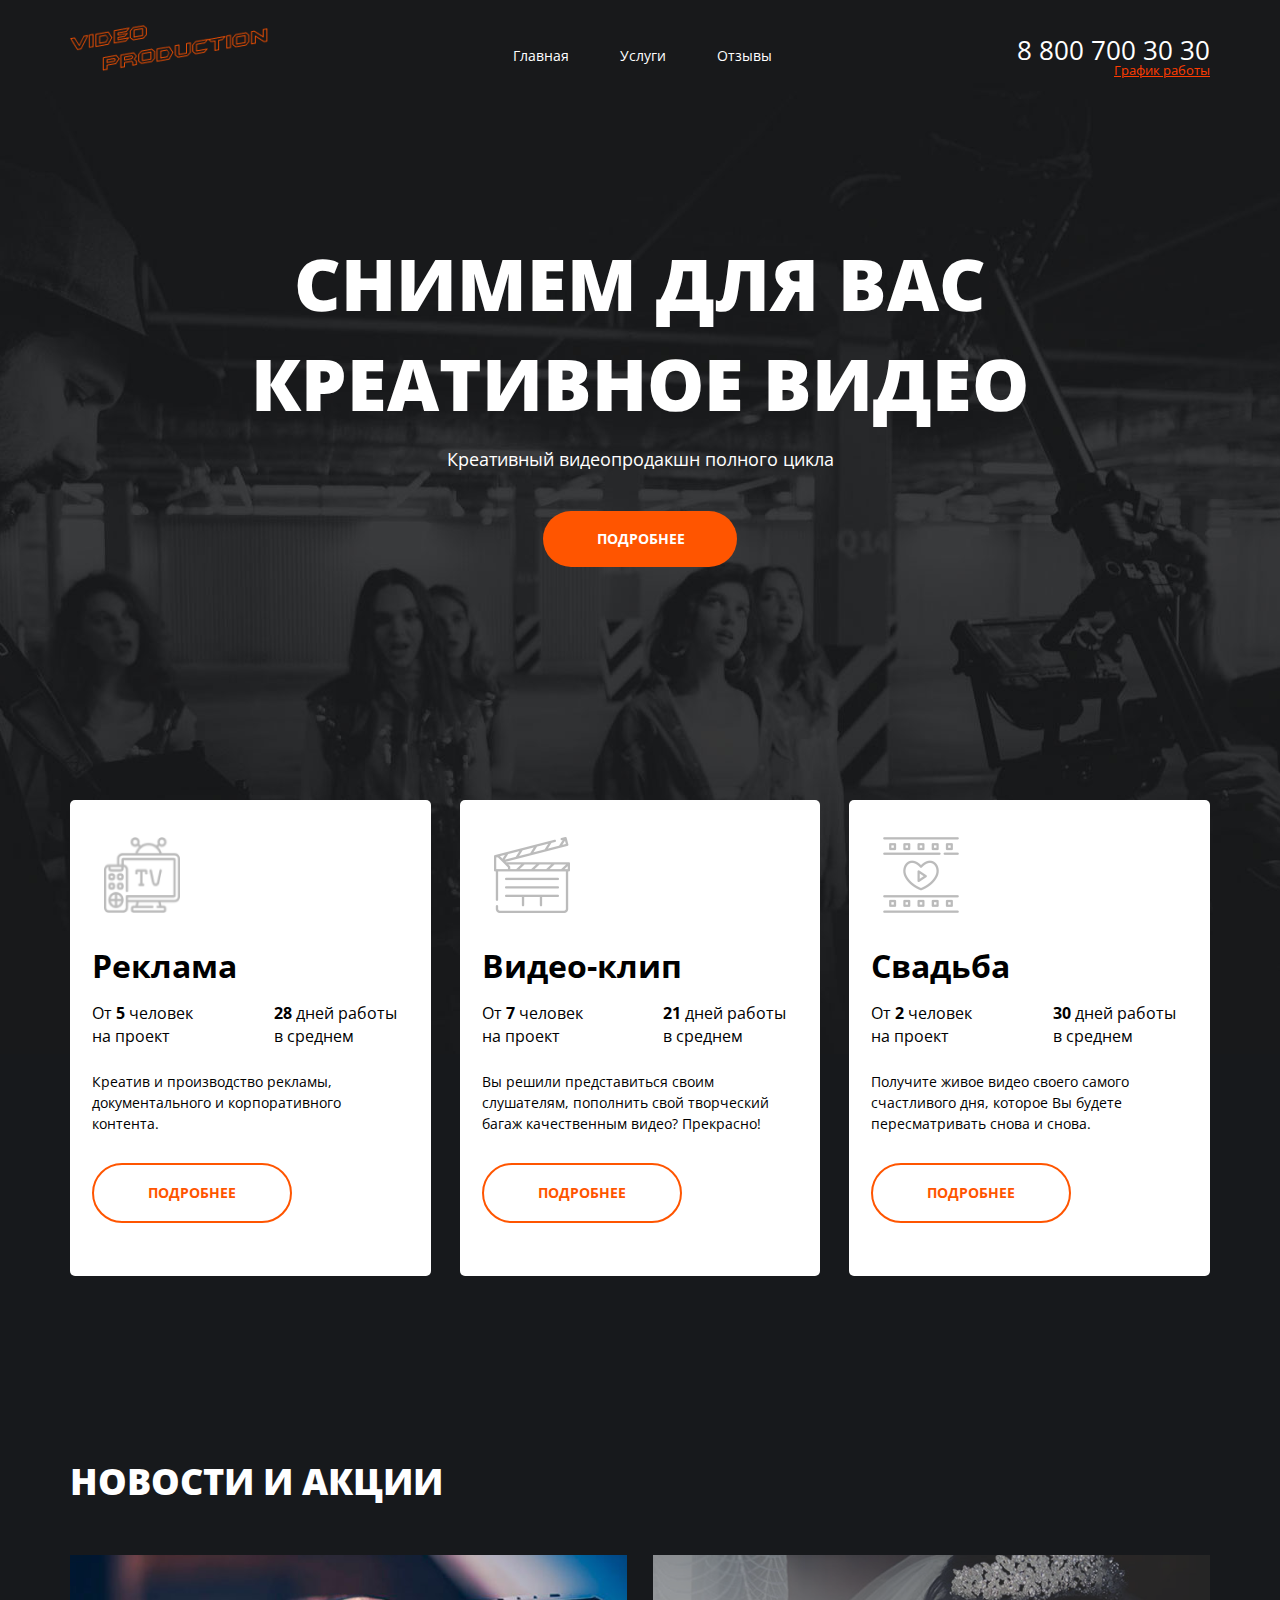
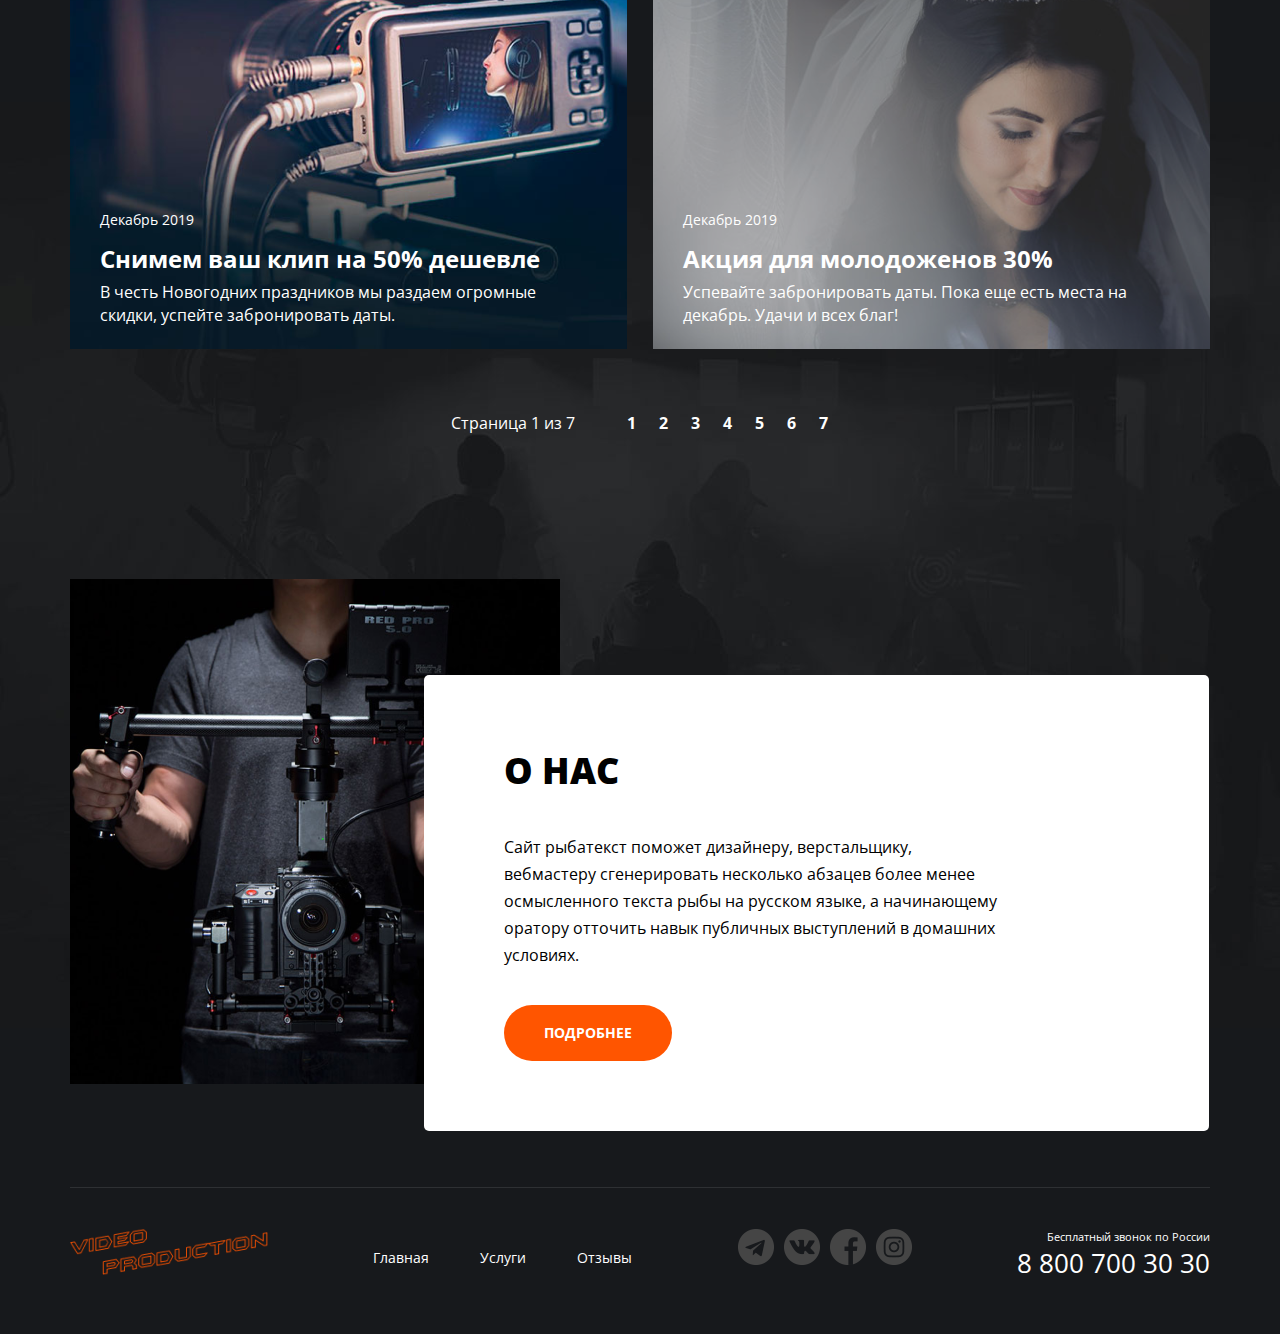
==== index.html @ 768f4895 "change services css" ====
<!DOCTYPE html>
<html lang="ru">

<head>
  <meta charset="UTF-8">
  <meta http-equiv="X-UA-Compatible" content="IE=edge">
  <meta name="viewport" content="width=1140, initial-scale=1.0">
  <title>Video-production</title>
  <link rel="stylesheet" href="./css/main.css">
</head>

<body>
  <div class="wrapper main-page-wrapper">
    <div class="container">
      <div class="container__content">

        <header class="header">
          <a href="" class="logo logo--header">
            <img src="./img/logo.png" alt="" class="logo__img">
          </a>
          <nav class="nav nav--header">
            <ul class="nav__list">
              <li class="nav__item nav__item--active">
                <a href="" class="nav__link">Главная</a>
              </li>
              <li class="nav__item">
                <a href="./serviсes.html" class="nav__link">Услуги</a>
              </li>
              <li class="nav__item">
                <a href="" class="nav__link">Отзывы</a>
              </li>
            </ul>
          </nav>
          <address class="contacts contacts--header">
            <a href="tel:+78007003030" class="contacts__phone">8 800 700 30 30</a>
            <div class="contacts__schedule">График работы</div>
            <!-- <div class="contacts__dropdown">
                <p>пн-вс: 09:00 - 20:00</p>
                <p>Обед: 14:00-14:30</p>
              </div>                       будет добавлена позже -->
          </address>
        </header>

        <main class="main">
          <section class="hello">
            <div class="hello__header">
              <h1>снимем для вас креативное видео</h1>
            </div>
            <div class="hello__content">
              <p>Креативный видеопродакшн полного цикла</p>
            </div>
            <a href="#" class="hello__btn btn">подробнее</a>
          </section>
          <section class="services">
            <ul class="services__list">
              <li class="services__item">
                <img src="./img/content/tv.png" alt="" class="services__pic">
                <div class="services__cont">
                  <div class="services__header">
                    <h3>Реклама</h3>
                  </div>
                  <ul class="services__options-list">
                    <li class="services__option">От <b>5</b> человек
                      на проект</li>
                    <li class="services__option"><b>28</b> дней работы
                      в среднем</li>
                  </ul>
                  <div class="services__text">
                    <p>Креатив и производство рекламы, документального и корпоративного контента.</p>
                  </div>
                  <div class="services__btn-block"><a href="#" class="services__btn btn">подробнее</a></div>
                </div>
              </li>
              <li class="services__item">
                <img src="./img/content/clapper.png" alt="" class="services__pic">
                <div class="services__cont">
                  <div class="services__header">
                    <h3>Видео-клип</h3>
                  </div>
                  <ul class="services__options-list">
                    <li class="services__option">От <b>7</b> человек
                      на проект</li>
                    <li class="services__option"><b>21</b> дней работы
                      в среднем</li>
                  </ul>
                  <div class="services__text">
                    <p>
                      Вы решили представиться своим слушателям, пополнить свой творческий багаж
                      качественным видео? Прекрасно!
                    </p>
                  </div>
                  <div class="services__btn-block"><a href="#" class="services__btn btn">подробнее</a></div>
                </div>
              </li>
              <li class="services__item">
                <img src="./img/content/film.png" alt="" class="services__pic">
                <div class="services__cont">
                  <div class="services__header">
                    <h3>Свадьба</h3>
                  </div>
                  <ul class="services__options-list">
                    <li class="services__option">От <b>2</b> человек
                      на проект</li>
                    <li class="services__option"><b>30</b> дней работы
                      в среднем</li>
                  </ul>
                  <div class="services__text">
                    <p>
                      Получите живое видео своего самого счастливого дня, которое Вы будете
                      пересматривать снова и снова.
                    </p>
                  </div>
                  <div class="services__btn-block"><a href="#" class="services__btn btn">подробнее</a></div>
                </div>
              </li>
            </ul>
          </section>
          <section class="news">
            <div class="news__header">
              <h2>Новости и акции</h2>
            </div>
            <ul class="news__list">
              <li class="news__item">
                <a href="#" class="news__link news__link--camera">
                  <div class="news__content">
                    <time>Декабрь 2019</time>
                    <h3>Снимем ваш клип на 50% дешевле</h3>
                    <p>В честь Новогодних праздников мы раздаем огромные скидки, успейте
                      забронировать
                      даты. </p>
                  </div>
                </a>
              </li>
              <li class="news__item">
                <a href="#" class="news__link news__link--wedding">
                  <div class="news__content">
                    <time>Декабрь 2019</time>
                    <h3>Акция для молодоженов 30%</h3>
                    <p>Успевайте забронировать даты. Пока еще есть места на декабрь. Удачи и всех
                      благ!
                    </p>
                  </div>
                </a>
              </li>
            </ul>
            <div class="pagination">
              <div class="pagination__page">Страница 1 из 7</div>
              <ul class="pagination__list">
                <li class="pagination__item pagination__item_active">
                  <a href="" class="pagination__link">1</a>
                </li>
                <li class="pagination__item">
                  <a href="" class="pagination__link">2</a>
                </li>
                <li class="pagination__item">
                  <a href="" class="pagination__link">3</a>
                </li>
                <li class="pagination__item">
                  <a href="" class="pagination__link">4</a>
                </li>
                <li class="pagination__item">
                  <a href="" class="pagination__link">5</a>
                </li>
                <li class="pagination__item">
                  <a href="" class="pagination__link">6</a>
                </li>
                <li class="pagination__item">
                  <a href="" class="pagination__link">7</a>
                </li>
              </ul>
            </div>
          </section>
          <section class="about">
            <div class="about__main">
              <div class="about__desc">
                <h2>о нас</h2>
                <div class="about__text">
                  <p>Сайт рыбатекст поможет дизайнеру, верстальщику, вебмастеру сгенерировать несколько
                    абзацев более менее осмысленного текста рыбы на русском языке, а начинающему оратору отточить навык
                    публичных выступлений в домашних условиях. </p>
                </div>
                <a href="#" class="about__btn btn">подробнее</a>
              </div>
            </div>
          </section>
        </main>
      </div>

      <div class="footer__container">
        <footer class="footer">
          <a href="" class="logo logo--footer">
            <img src="./img/logo.png" alt="" class="logo__img">
          </a>
          <nav class="nav nav--footer">
            <ul class="nav__list">
              <li class="nav__item">
                <a href="" class="nav__link">Главная</a>
              </li>
              <li class="nav__item">
                <a href="./serviсes.html" class="nav__link">Услуги</a>
              </li>
              <li class="nav__item">
                <a href="" class="nav__link">Отзывы</a>
              </li>
            </ul>
          </nav>
          <div class="social">
            <ul class="social__list">
              <li class="social__item social__item--icon-telegram">
                <a href="" class="social__icon">
                </a>
              </li>
              <li class="social__item social__item--icon-vk">
                <a href="" class="social__icon">
                </a>
              </li>
              <li class="social__item social__item--icon-fb">
                <a href="" class="social__icon">
                </a>
              </li>
              <li class="social__item social__item--icon-insta">
                <a href="" class="social__icon">
                </a>
              </li>
            </ul>
          </div>
          <address class="contacts contacts-footer">
            <div class="contacts__ring">Бесплатный звонок по России</div>
            <a href="tel:+78007003030" class="contacts__phone">8 800 700 30 30</a>
          </address>
        </footer>
      </div>
    </div>
  </div>
</body>

</html>
---- css/main.css ----
@import url('https://fonts.googleapis.com/css2?family=Open+Sans:wght@400;700;800&display=swap');

@import url(./layout/normalize.css);
@import url(./layout/base.css);

@import url(./blocks/header.css);
@import url(./blocks/logo.css);
@import url(./blocks/nav.css);
@import url(./blocks/contacts.css);
@import url(./blocks/hello.css);
@import url(./blocks/btn.css);
@import url(./blocks/services.css);
@import url(./blocks/news.css);
@import url(./blocks/pagination.css);
@import url(./blocks/about.css);
@import url(./blocks/footer.css);
@import url(./blocks/social.css);

@import url(./blocks/services-hello.css);
@import url(./blocks/services-content.css);
@import url(./blocks/partners.css);
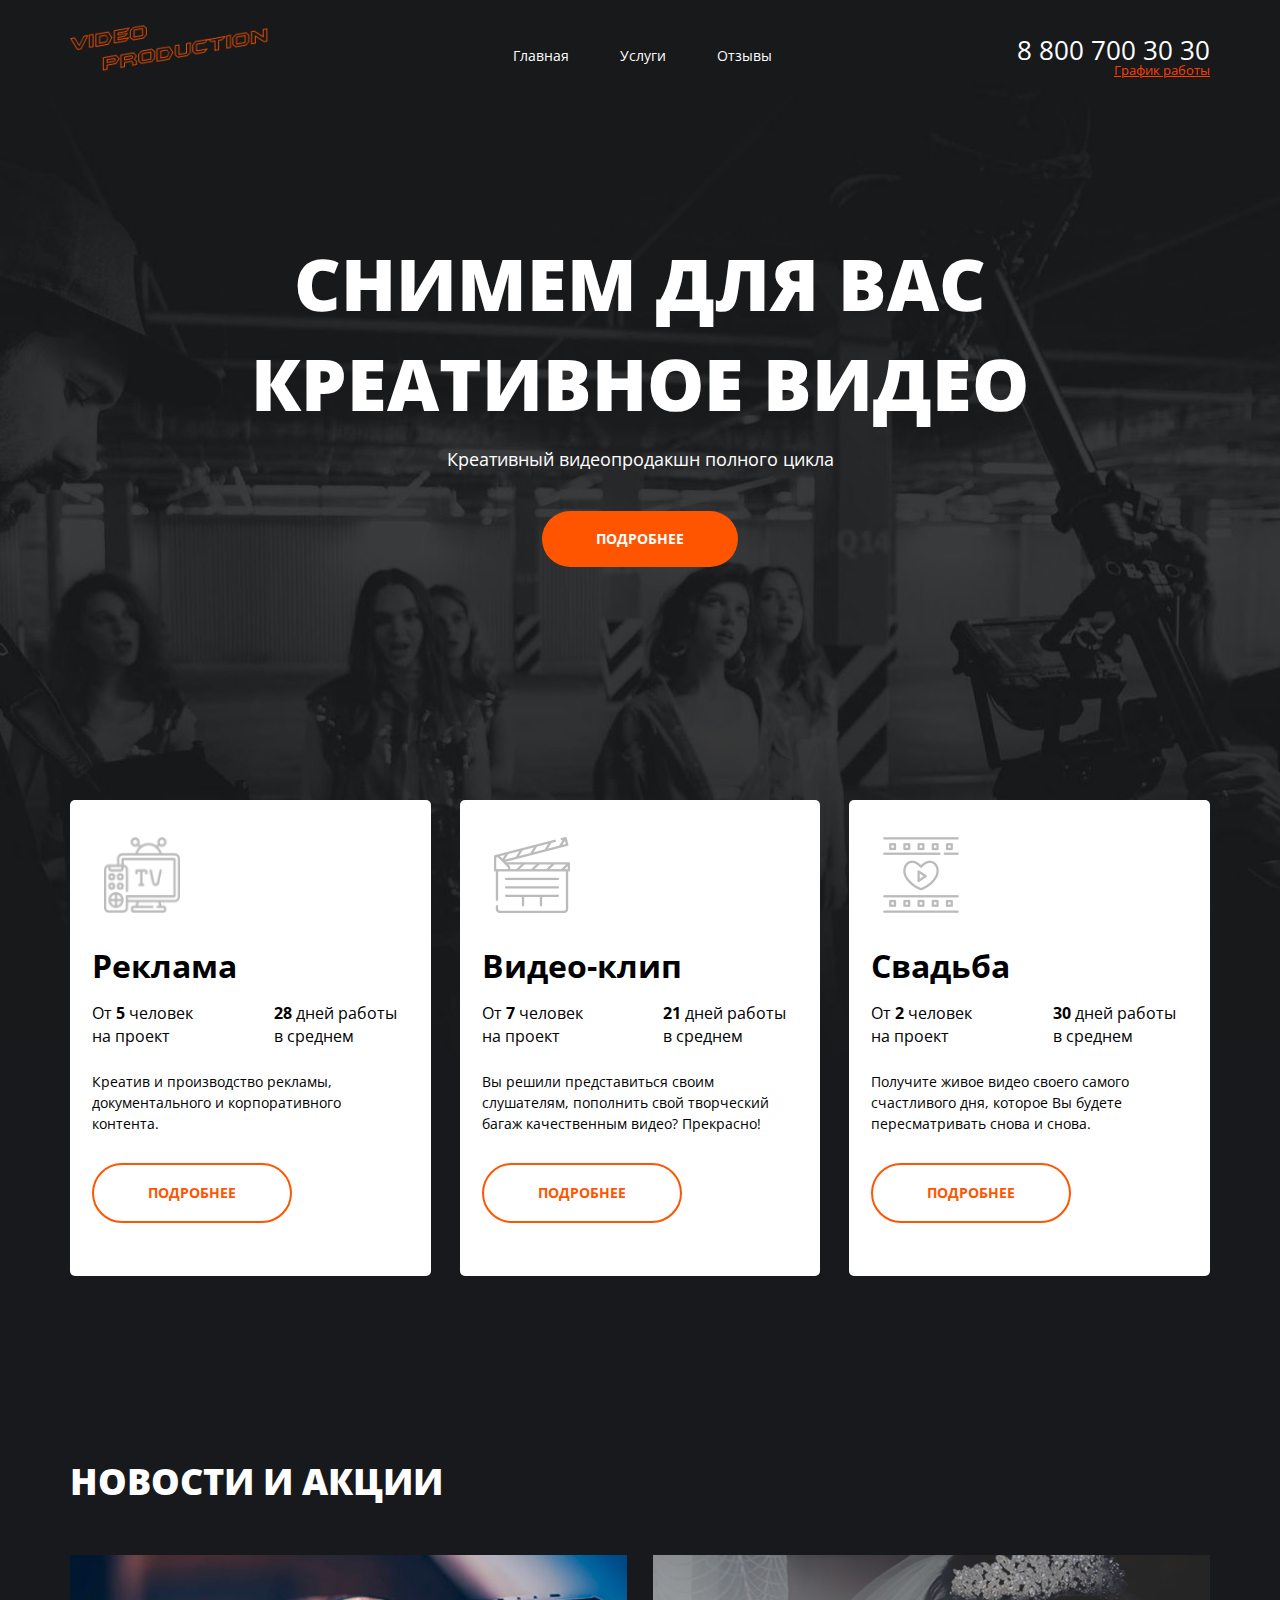
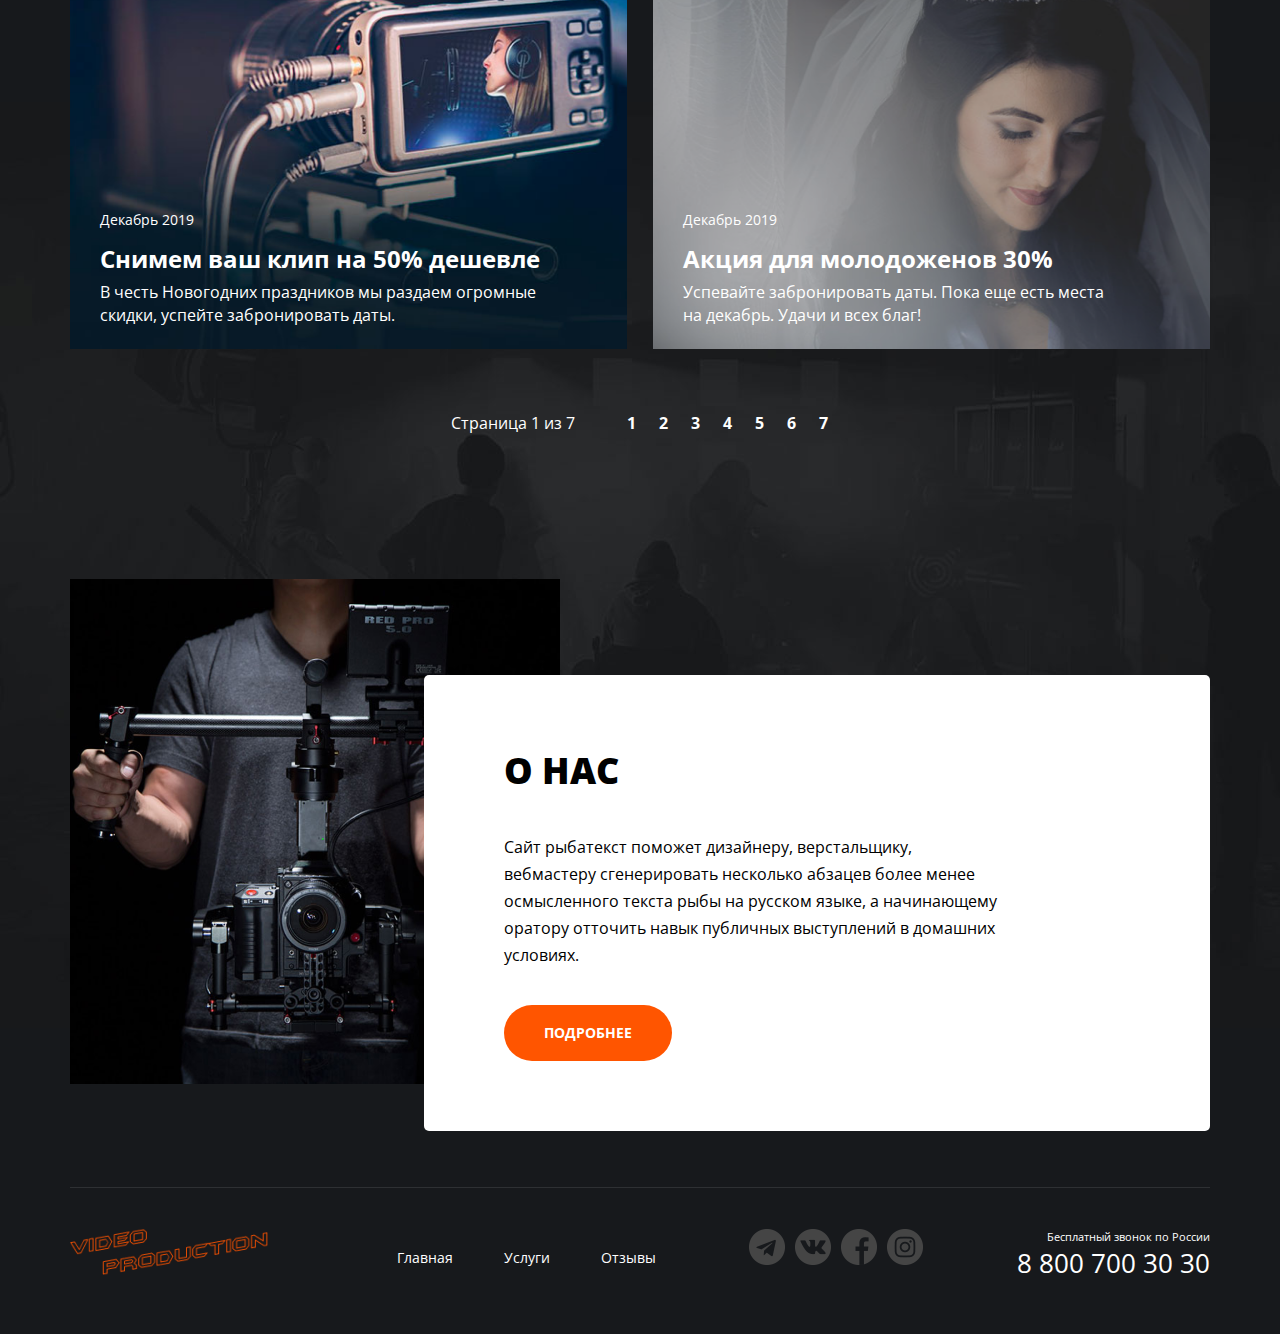
==== commit 5643e01c: "polish css" ====
--- a/index.html
+++ b/index.html
@@ -120,9 +120,9 @@
               <h2>Новости и акции</h2>
             </div>
             <ul class="news__list">
-              <li class="news__item">
-                <a href="#" class="news__link news__link--camera">
-                  <div class="news__content">
+              <li class="news__item single-news">
+                <a href="#" class="single-news__link single-news__link--camera">
+                  <div class="single-news__content">
                     <time>Декабрь 2019</time>
                     <h3>Снимем ваш клип на 50% дешевле</h3>
                     <p>В честь Новогодних праздников мы раздаем огромные скидки, успейте
@@ -131,9 +131,9 @@
                   </div>
                 </a>
               </li>
-              <li class="news__item">
-                <a href="#" class="news__link news__link--wedding">
-                  <div class="news__content">
+              <li class="news__item single-news">
+                <a href="#" class="single-news__link single-news__link--wedding">
+                  <div class="single-news__content">
                     <time>Декабрь 2019</time>
                     <h3>Акция для молодоженов 30%</h3>
                     <p>Успевайте забронировать даты. Пока еще есть места на декабрь. Удачи и всех
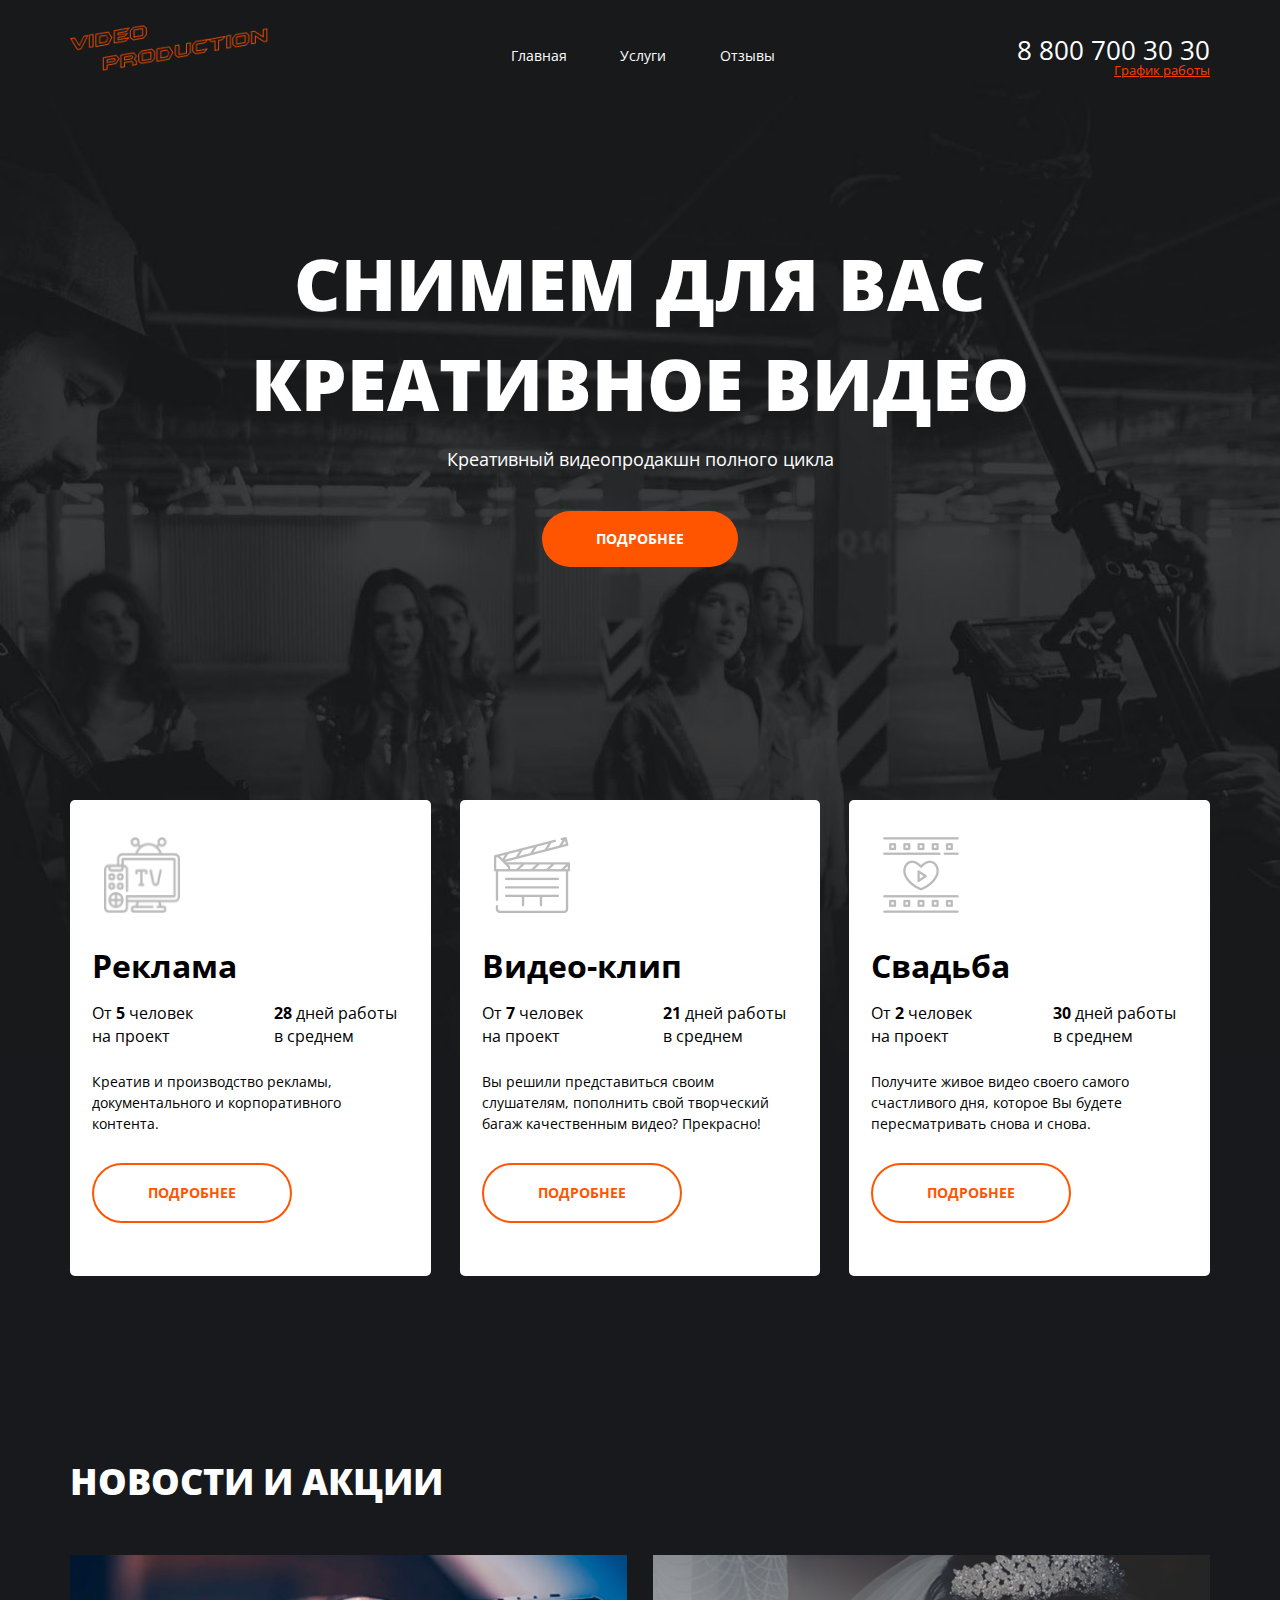
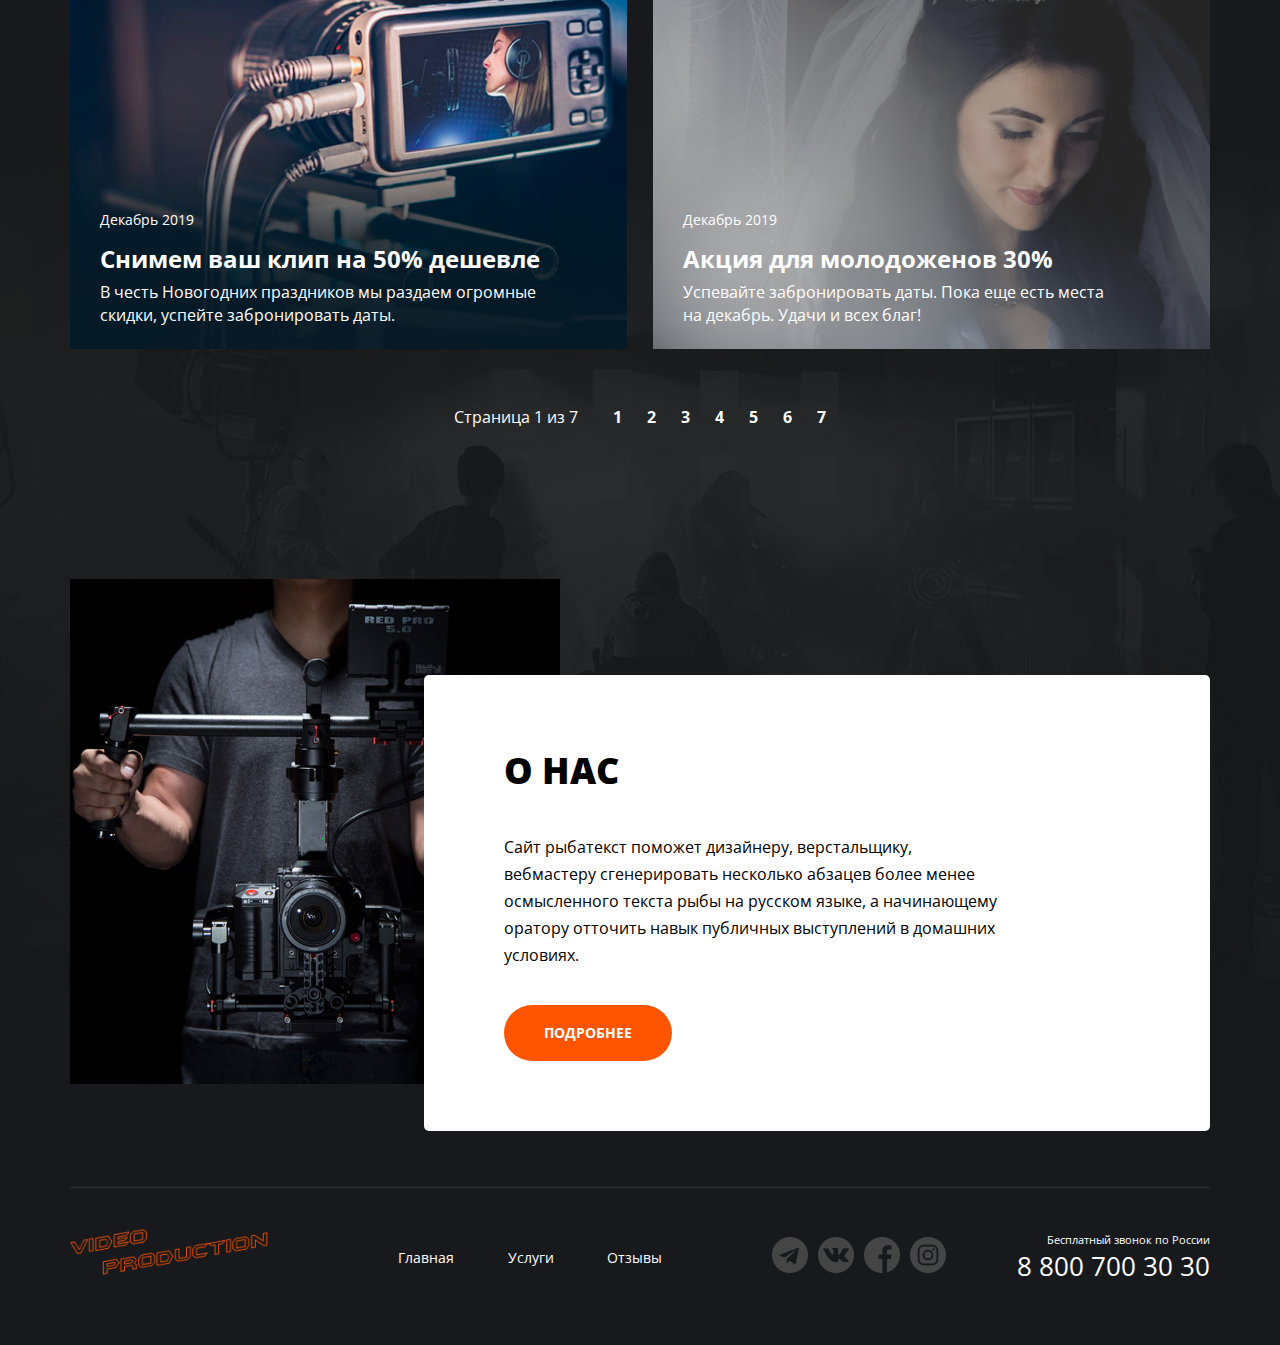
==== commit f1ae6416: "fix index style" ====
--- a/index.html
+++ b/index.html
@@ -56,9 +56,7 @@
               <li class="services__item">
                 <img src="./img/content/tv.png" alt="" class="services__pic">
                 <div class="services__cont">
-                  <div class="services__header">
-                    <h3>Реклама</h3>
-                  </div>
+                    <h3 class="services__header">Реклама</h3>
                   <ul class="services__options-list">
                     <li class="services__option">От <b>5</b> человек
                       на проект</li>
@@ -74,9 +72,7 @@
               <li class="services__item">
                 <img src="./img/content/clapper.png" alt="" class="services__pic">
                 <div class="services__cont">
-                  <div class="services__header">
-                    <h3>Видео-клип</h3>
-                  </div>
+                  <h3 class="services__header">Видео-клип</h3>
                   <ul class="services__options-list">
                     <li class="services__option">От <b>7</b> человек
                       на проект</li>
@@ -95,9 +91,7 @@
               <li class="services__item">
                 <img src="./img/content/film.png" alt="" class="services__pic">
                 <div class="services__cont">
-                  <div class="services__header">
-                    <h3>Свадьба</h3>
-                  </div>
+                  <h3 class="services__header">Свадьба</h3>
                   <ul class="services__options-list">
                     <li class="services__option">От <b>2</b> человек
                       на проект</li>
@@ -116,15 +110,13 @@
             </ul>
           </section>
           <section class="news">
-            <div class="news__header">
-              <h2>Новости и акции</h2>
-            </div>
+              <h2 class="news__header">Новости и акции</h2>
             <ul class="news__list">
               <li class="news__item single-news">
                 <a href="#" class="single-news__link single-news__link--camera">
                   <div class="single-news__content">
-                    <time>Декабрь 2019</time>
-                    <h3>Снимем ваш клип на 50% дешевле</h3>
+                    <time class="single-news__time">Декабрь 2019</time>
+                    <h3 class="single-news__header">Снимем ваш клип на 50% дешевле</h3>
                     <p>В честь Новогодних праздников мы раздаем огромные скидки, успейте
                       забронировать
                       даты. </p>
@@ -134,8 +126,8 @@
               <li class="news__item single-news">
                 <a href="#" class="single-news__link single-news__link--wedding">
                   <div class="single-news__content">
-                    <time>Декабрь 2019</time>
-                    <h3>Акция для молодоженов 30%</h3>
+                    <time class="single-news__time">Декабрь 2019</time>
+                    <h3 class="single-news__header">Акция для молодоженов 30%</h3>
                     <p>Успевайте забронировать даты. Пока еще есть места на декабрь. Удачи и всех
                       благ!
                     </p>
@@ -186,48 +178,52 @@
         </main>
       </div>
 
-      <div class="footer__container">
+      <div class="footer-container">
         <footer class="footer">
-          <a href="" class="logo logo--footer">
-            <img src="./img/logo.png" alt="" class="logo__img">
-          </a>
-          <nav class="nav nav--footer">
-            <ul class="nav__list">
-              <li class="nav__item">
-                <a href="" class="nav__link">Главная</a>
-              </li>
-              <li class="nav__item">
-                <a href="./serviсes.html" class="nav__link">Услуги</a>
-              </li>
-              <li class="nav__item">
-                <a href="" class="nav__link">Отзывы</a>
-              </li>
-            </ul>
-          </nav>
-          <div class="social">
-            <ul class="social__list">
-              <li class="social__item social__item--icon-telegram">
-                <a href="" class="social__icon">
-                </a>
-              </li>
-              <li class="social__item social__item--icon-vk">
-                <a href="" class="social__icon">
-                </a>
-              </li>
-              <li class="social__item social__item--icon-fb">
-                <a href="" class="social__icon">
-                </a>
-              </li>
-              <li class="social__item social__item--icon-insta">
-                <a href="" class="social__icon">
-                </a>
-              </li>
-            </ul>
+          <div class="footer__block">
+            <a href="" class="logo logo--footer">
+              <img src="./img/logo.png" alt="" class="logo__img">
+            </a>
+            <nav class="nav nav--footer">
+              <ul class="nav__list">
+                <li class="nav__item">
+                  <a href="" class="nav__link">Главная</a>
+                </li>
+                <li class="nav__item">
+                  <a href="./serviсes.html" class="nav__link">Услуги</a>
+                </li>
+                <li class="nav__item">
+                  <a href="" class="nav__link">Отзывы</a>
+                </li>
+              </ul>
+            </nav>
           </div>
-          <address class="contacts contacts-footer">
-            <div class="contacts__ring">Бесплатный звонок по России</div>
-            <a href="tel:+78007003030" class="contacts__phone">8 800 700 30 30</a>
-          </address>
+          <div class="footer__block">
+            <div class="social">
+              <ul class="social__list">
+                <li class="social__item social__item--icon-telegram">
+                  <a href="" class="social__icon">
+                  </a>
+                </li>
+                <li class="social__item social__item--icon-vk">
+                  <a href="" class="social__icon">
+                  </a>
+                </li>
+                <li class="social__item social__item--icon-fb">
+                  <a href="" class="social__icon">
+                  </a>
+                </li>
+                <li class="social__item social__item--icon-insta">
+                  <a href="" class="social__icon">
+                  </a>
+                </li>
+              </ul>
+            </div>
+            <address class="contacts contacts-footer">
+              <div class="contacts__ring">Бесплатный звонок по России</div>
+              <a href="tel:+78007003030" class="contacts__phone">8 800 700 30 30</a>
+            </address>
+          </div>
         </footer>
       </div>
     </div>
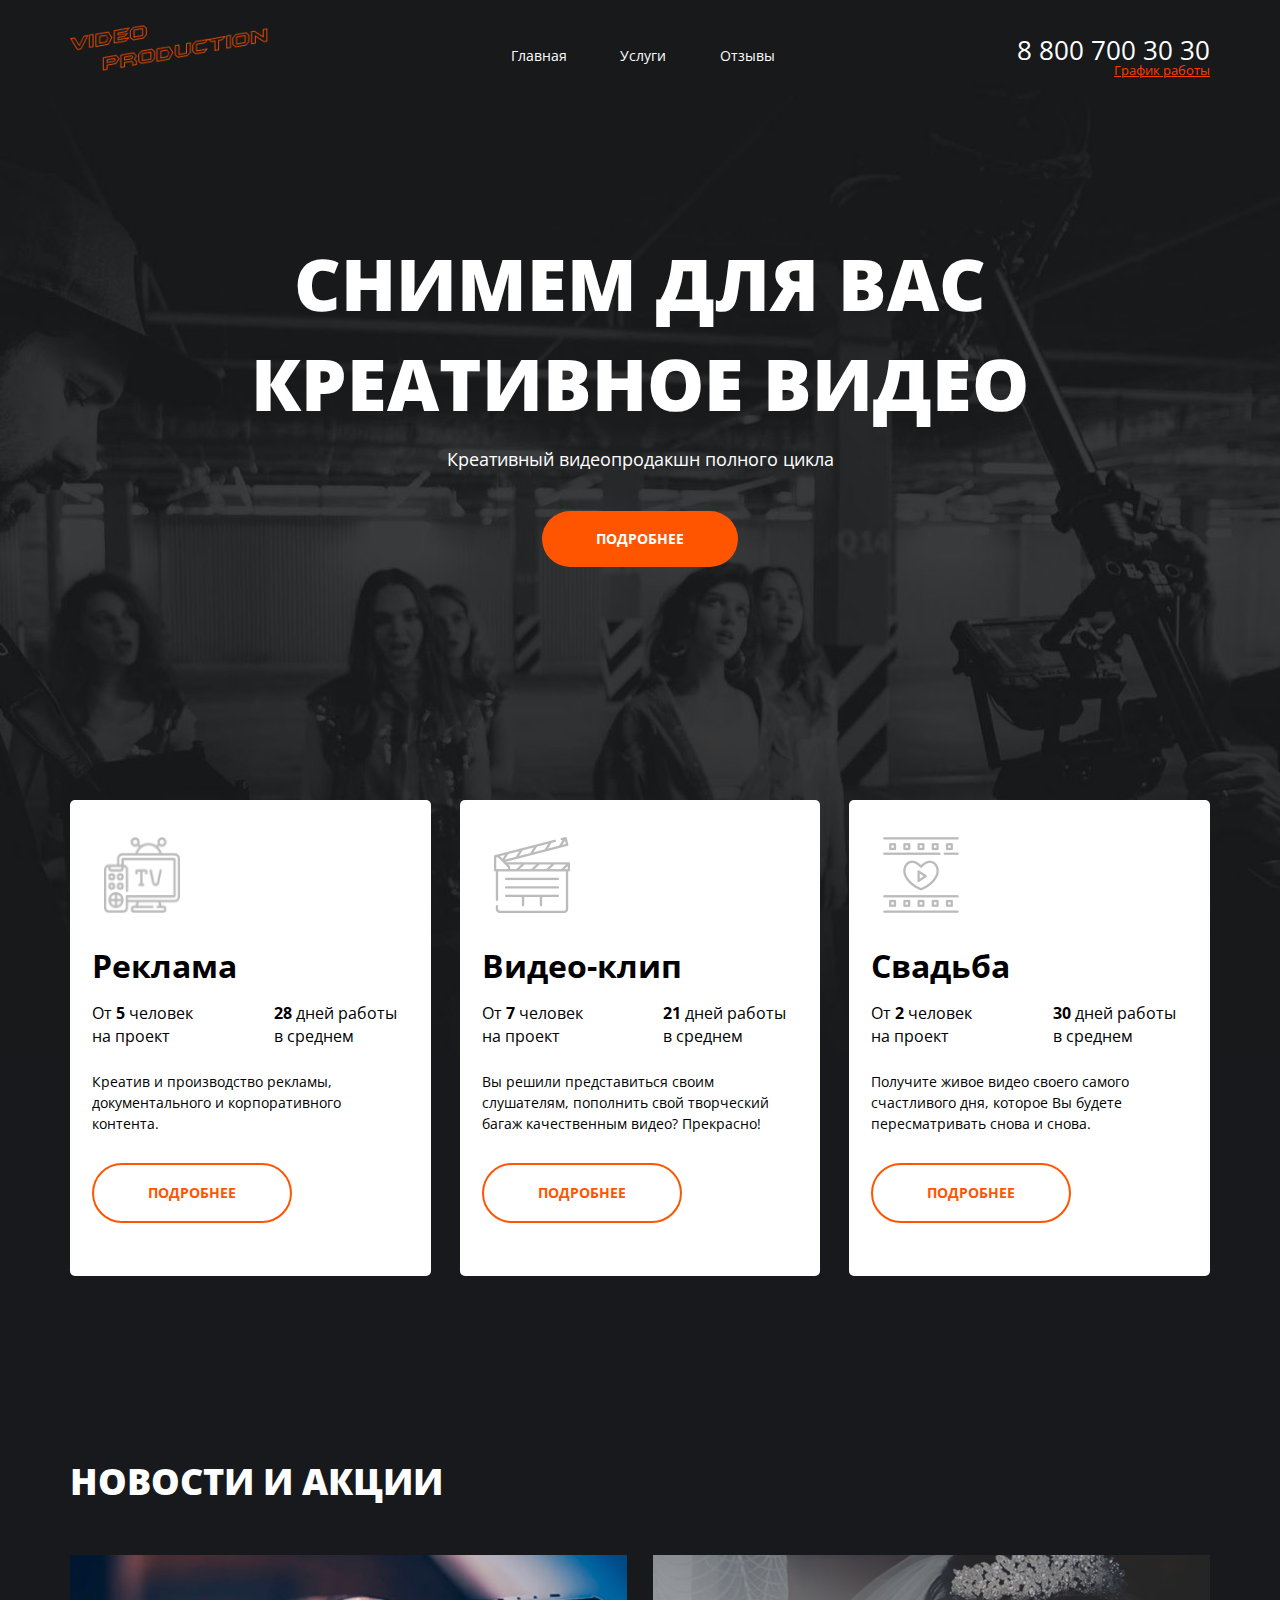
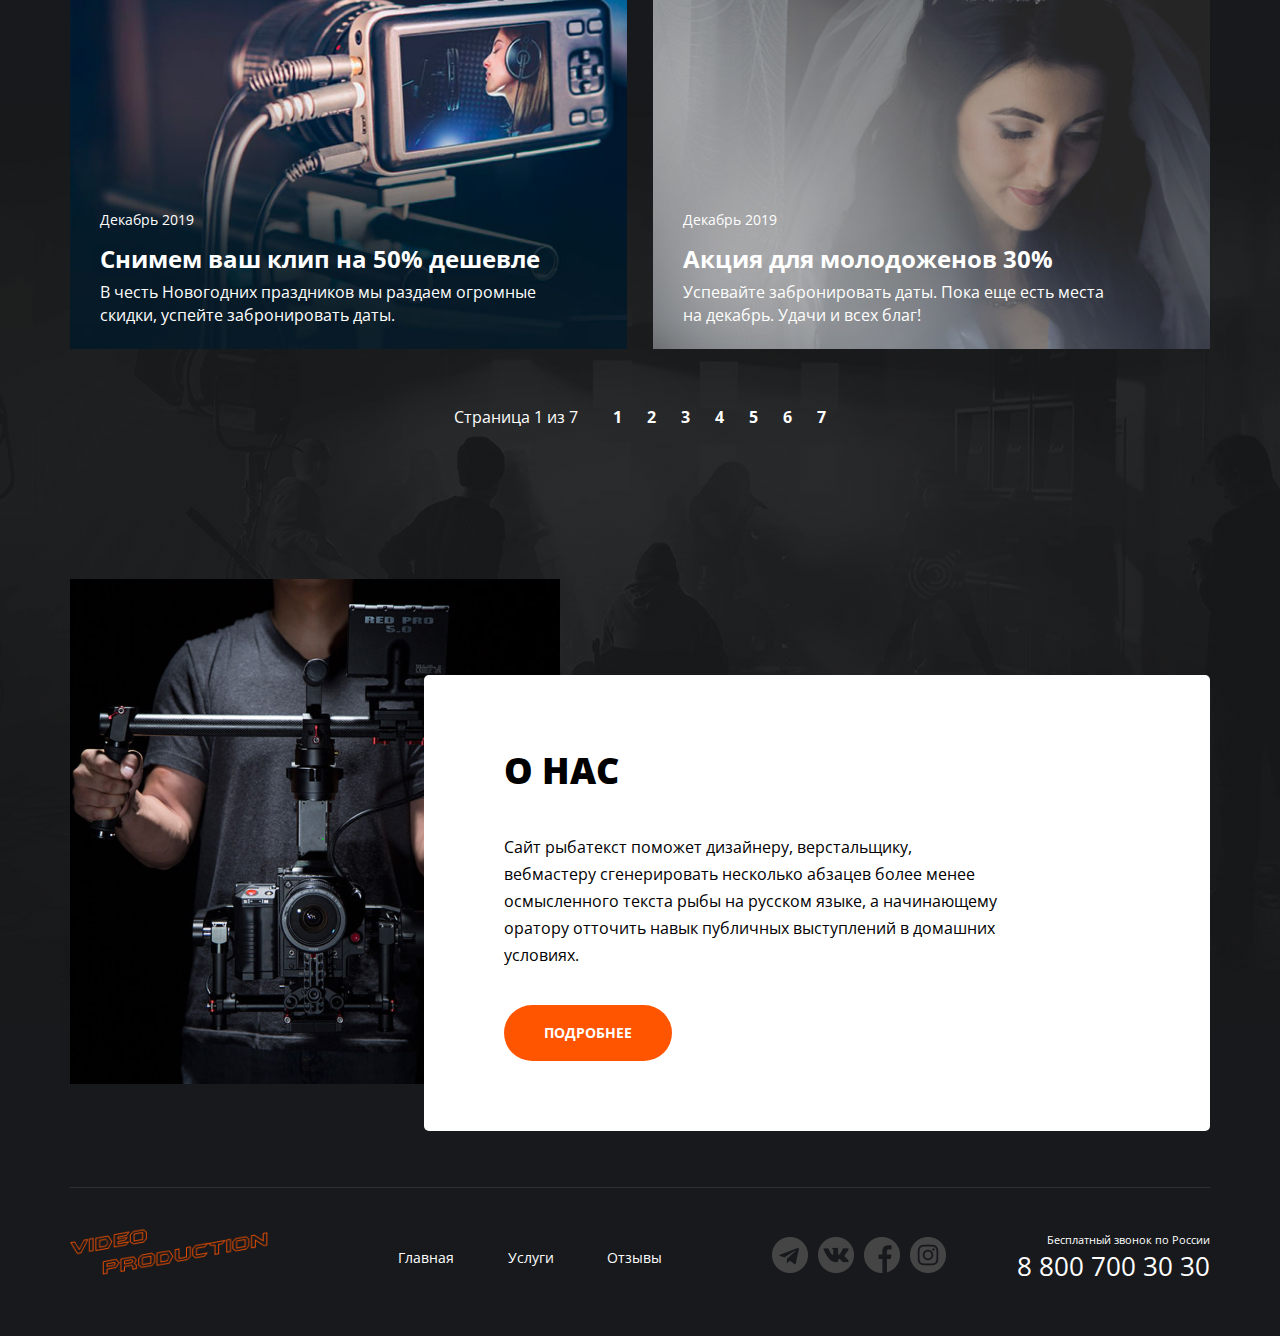
==== commit 88c360d7: "adding fixes in css" ====
--- a/index.html
+++ b/index.html
@@ -11,10 +11,9 @@
 
 <body>
   <div class="wrapper main-page-wrapper">
+
     <div class="container">
-      <div class="container__content">
-
-        <header class="header">
+    <header class="header">
           <a href="" class="logo logo--header">
             <img src="./img/logo.png" alt="" class="logo__img">
           </a>
@@ -40,193 +39,203 @@
               </div>                       будет добавлена позже -->
           </address>
         </header>
-
-        <main class="main">
-          <section class="hello">
-            <div class="hello__header">
-              <h1>снимем для вас креативное видео</h1>
-            </div>
-            <div class="hello__content">
-              <p>Креативный видеопродакшн полного цикла</p>
-            </div>
-            <a href="#" class="hello__btn btn">подробнее</a>
-          </section>
-          <section class="services">
-            <ul class="services__list">
-              <li class="services__item">
-                <img src="./img/content/tv.png" alt="" class="services__pic">
-                <div class="services__cont">
-                    <h3 class="services__header">Реклама</h3>
-                  <ul class="services__options-list">
-                    <li class="services__option">От <b>5</b> человек
-                      на проект</li>
-                    <li class="services__option"><b>28</b> дней работы
-                      в среднем</li>
+      </div>
+
+          <main class="main">
+            <div class="container">
+              <section class="hello">
+                <div class="hello__header">
+                  <h1>снимем для вас креативное видео</h1>
+                </div>
+                <div class="hello__content">
+                  <p>Креативный видеопродакшн полного цикла</p>
+                </div>
+                <a href="#" class="hello__btn btn">подробнее</a>
+              </section>
+            </div>
+            <div class="container">
+              <section class="services">
+                <ul class="services__list">
+                  <li class="services__item">
+                    <img src="./img/content/tv.png" alt="" class="services__pic">
+                    <div class="services__cont">
+                        <h3 class="services__header">Реклама</h3>
+                      <ul class="services__options-list">
+                        <li class="services__option">От <b>5</b> человек
+                          на проект</li>
+                        <li class="services__option"><b>28</b> дней работы
+                          в среднем</li>
+                      </ul>
+                      <div class="services__text">
+                        <p>Креатив и производство рекламы, документального и корпоративного контента.</p>
+                      </div>
+                      <div class="services__btn-block"><a href="#" class="services__btn btn">подробнее</a></div>
+                    </div>
+                  </li>
+                  <li class="services__item">
+                    <img src="./img/content/clapper.png" alt="" class="services__pic">
+                    <div class="services__cont">
+                      <h3 class="services__header">Видео-клип</h3>
+                      <ul class="services__options-list">
+                        <li class="services__option">От <b>7</b> человек
+                          на проект</li>
+                        <li class="services__option"><b>21</b> дней работы
+                          в среднем</li>
+                      </ul>
+                      <div class="services__text">
+                        <p>
+                          Вы решили представиться своим слушателям, пополнить свой творческий багаж
+                          качественным видео? Прекрасно!
+                        </p>
+                      </div>
+                      <div class="services__btn-block"><a href="#" class="services__btn btn">подробнее</a></div>
+                    </div>
+                  </li>
+                  <li class="services__item">
+                    <img src="./img/content/film.png" alt="" class="services__pic">
+                    <div class="services__cont">
+                      <h3 class="services__header">Свадьба</h3>
+                      <ul class="services__options-list">
+                        <li class="services__option">От <b>2</b> человек
+                          на проект</li>
+                        <li class="services__option"><b>30</b> дней работы
+                          в среднем</li>
+                      </ul>
+                      <div class="services__text">
+                        <p>
+                          Получите живое видео своего самого счастливого дня, которое Вы будете
+                          пересматривать снова и снова.
+                        </p>
+                      </div>
+                      <div class="services__btn-block"><a href="#" class="services__btn btn">подробнее</a></div>
+                    </div>
+                  </li>
+                </ul>
+              </section>
+            </div>
+            <div class="container">
+              <section class="news">
+                  <h2 class="news__header">Новости и акции</h2>
+                <ul class="news__list">
+                  <li class="news__item single-news">
+                    <a href="#" class="single-news__link single-news__link--camera">
+                      <div class="single-news__content">
+                        <time class="single-news__time">Декабрь 2019</time>
+                        <h3 class="single-news__header">Снимем ваш клип на 50% дешевле</h3>
+                        <p>В честь Новогодних праздников мы раздаем огромные скидки, успейте
+                          забронировать
+                          даты. </p>
+                      </div>
+                    </a>
+                  </li>
+                  <li class="news__item single-news">
+                    <a href="#" class="single-news__link single-news__link--wedding">
+                      <div class="single-news__content">
+                        <time class="single-news__time">Декабрь 2019</time>
+                        <h3 class="single-news__header">Акция для молодоженов 30%</h3>
+                        <p>Успевайте забронировать даты. Пока еще есть места на декабрь. Удачи и всех
+                          благ!
+                        </p>
+                      </div>
+                    </a>
+                  </li>
+                </ul>
+                <div class="pagination">
+                  <div class="pagination__page">Страница 1 из 7</div>
+                  <ul class="pagination__list">
+                    <li class="pagination__item pagination__item_active">
+                      <a href="" class="pagination__link">1</a>
+                    </li>
+                    <li class="pagination__item">
+                      <a href="" class="pagination__link">2</a>
+                    </li>
+                    <li class="pagination__item">
+                      <a href="" class="pagination__link">3</a>
+                    </li>
+                    <li class="pagination__item">
+                      <a href="" class="pagination__link">4</a>
+                    </li>
+                    <li class="pagination__item">
+                      <a href="" class="pagination__link">5</a>
+                    </li>
+                    <li class="pagination__item">
+                      <a href="" class="pagination__link">6</a>
+                    </li>
+                    <li class="pagination__item">
+                      <a href="" class="pagination__link">7</a>
+                    </li>
                   </ul>
-                  <div class="services__text">
-                    <p>Креатив и производство рекламы, документального и корпоративного контента.</p>
+                </div>
+              </section>
+            </div>
+            <div class="container">
+              <section class="about">
+                <div class="about__main">
+                  <div class="about__desc">
+                    <h2>о нас</h2>
+                    <div class="about__text">
+                      <p>Сайт рыбатекст поможет дизайнеру, верстальщику, вебмастеру сгенерировать несколько
+                        абзацев более менее осмысленного текста рыбы на русском языке, а начинающему оратору отточить навык
+                        публичных выступлений в домашних условиях. </p>
+                    </div>
+                    <a href="#" class="about__btn btn">подробнее</a>
                   </div>
-                  <div class="services__btn-block"><a href="#" class="services__btn btn">подробнее</a></div>
-                </div>
-              </li>
-              <li class="services__item">
-                <img src="./img/content/clapper.png" alt="" class="services__pic">
-                <div class="services__cont">
-                  <h3 class="services__header">Видео-клип</h3>
-                  <ul class="services__options-list">
-                    <li class="services__option">От <b>7</b> человек
-                      на проект</li>
-                    <li class="services__option"><b>21</b> дней работы
-                      в среднем</li>
+                </div>
+              </section>
+            </div>
+          </main>
+
+        <footer class="footer">
+
+          <div class="container footer-line">
+            <div class="footer-container">
+              <div class="footer__block">
+                <a href="" class="logo logo--footer">
+                  <img src="./img/logo.png" alt="" class="logo__img">
+                </a>
+                <nav class="nav nav--footer">
+                  <ul class="nav__list">
+                    <li class="nav__item">
+                      <a href="" class="nav__link">Главная</a>
+                    </li>
+                    <li class="nav__item">
+                      <a href="./serviсes.html" class="nav__link">Услуги</a>
+                    </li>
+                    <li class="nav__item">
+                      <a href="" class="nav__link">Отзывы</a>
+                    </li>
                   </ul>
-                  <div class="services__text">
-                    <p>
-                      Вы решили представиться своим слушателям, пополнить свой творческий багаж
-                      качественным видео? Прекрасно!
-                    </p>
-                  </div>
-                  <div class="services__btn-block"><a href="#" class="services__btn btn">подробнее</a></div>
-                </div>
-              </li>
-              <li class="services__item">
-                <img src="./img/content/film.png" alt="" class="services__pic">
-                <div class="services__cont">
-                  <h3 class="services__header">Свадьба</h3>
-                  <ul class="services__options-list">
-                    <li class="services__option">От <b>2</b> человек
-                      на проект</li>
-                    <li class="services__option"><b>30</b> дней работы
-                      в среднем</li>
+                </nav>
+              </div>
+              <div class="footer__block">
+                <div class="social">
+                  <ul class="social__list">
+                    <li class="social__item social__item--icon-telegram">
+                      <a href="" class="social__icon">
+                      </a>
+                    </li>
+                    <li class="social__item social__item--icon-vk">
+                      <a href="" class="social__icon">
+                      </a>
+                    </li>
+                    <li class="social__item social__item--icon-fb">
+                      <a href="" class="social__icon">
+                      </a>
+                    </li>
+                    <li class="social__item social__item--icon-insta">
+                      <a href="" class="social__icon">
+                      </a>
+                    </li>
                   </ul>
-                  <div class="services__text">
-                    <p>
-                      Получите живое видео своего самого счастливого дня, которое Вы будете
-                      пересматривать снова и снова.
-                    </p>
-                  </div>
-                  <div class="services__btn-block"><a href="#" class="services__btn btn">подробнее</a></div>
-                </div>
-              </li>
-            </ul>
-          </section>
-          <section class="news">
-              <h2 class="news__header">Новости и акции</h2>
-            <ul class="news__list">
-              <li class="news__item single-news">
-                <a href="#" class="single-news__link single-news__link--camera">
-                  <div class="single-news__content">
-                    <time class="single-news__time">Декабрь 2019</time>
-                    <h3 class="single-news__header">Снимем ваш клип на 50% дешевле</h3>
-                    <p>В честь Новогодних праздников мы раздаем огромные скидки, успейте
-                      забронировать
-                      даты. </p>
-                  </div>
-                </a>
-              </li>
-              <li class="news__item single-news">
-                <a href="#" class="single-news__link single-news__link--wedding">
-                  <div class="single-news__content">
-                    <time class="single-news__time">Декабрь 2019</time>
-                    <h3 class="single-news__header">Акция для молодоженов 30%</h3>
-                    <p>Успевайте забронировать даты. Пока еще есть места на декабрь. Удачи и всех
-                      благ!
-                    </p>
-                  </div>
-                </a>
-              </li>
-            </ul>
-            <div class="pagination">
-              <div class="pagination__page">Страница 1 из 7</div>
-              <ul class="pagination__list">
-                <li class="pagination__item pagination__item_active">
-                  <a href="" class="pagination__link">1</a>
-                </li>
-                <li class="pagination__item">
-                  <a href="" class="pagination__link">2</a>
-                </li>
-                <li class="pagination__item">
-                  <a href="" class="pagination__link">3</a>
-                </li>
-                <li class="pagination__item">
-                  <a href="" class="pagination__link">4</a>
-                </li>
-                <li class="pagination__item">
-                  <a href="" class="pagination__link">5</a>
-                </li>
-                <li class="pagination__item">
-                  <a href="" class="pagination__link">6</a>
-                </li>
-                <li class="pagination__item">
-                  <a href="" class="pagination__link">7</a>
-                </li>
-              </ul>
-            </div>
-          </section>
-          <section class="about">
-            <div class="about__main">
-              <div class="about__desc">
-                <h2>о нас</h2>
-                <div class="about__text">
-                  <p>Сайт рыбатекст поможет дизайнеру, верстальщику, вебмастеру сгенерировать несколько
-                    абзацев более менее осмысленного текста рыбы на русском языке, а начинающему оратору отточить навык
-                    публичных выступлений в домашних условиях. </p>
-                </div>
-                <a href="#" class="about__btn btn">подробнее</a>
+                </div>
+                <address class="contacts contacts-footer">
+                  <div class="contacts__ring">Бесплатный звонок по России</div>
+                  <a href="tel:+78007003030" class="contacts__phone">8 800 700 30 30</a>
+                </address>
               </div>
             </div>
-          </section>
-        </main>
-      </div>
-
-      <div class="footer-container">
-        <footer class="footer">
-          <div class="footer__block">
-            <a href="" class="logo logo--footer">
-              <img src="./img/logo.png" alt="" class="logo__img">
-            </a>
-            <nav class="nav nav--footer">
-              <ul class="nav__list">
-                <li class="nav__item">
-                  <a href="" class="nav__link">Главная</a>
-                </li>
-                <li class="nav__item">
-                  <a href="./serviсes.html" class="nav__link">Услуги</a>
-                </li>
-                <li class="nav__item">
-                  <a href="" class="nav__link">Отзывы</a>
-                </li>
-              </ul>
-            </nav>
-          </div>
-          <div class="footer__block">
-            <div class="social">
-              <ul class="social__list">
-                <li class="social__item social__item--icon-telegram">
-                  <a href="" class="social__icon">
-                  </a>
-                </li>
-                <li class="social__item social__item--icon-vk">
-                  <a href="" class="social__icon">
-                  </a>
-                </li>
-                <li class="social__item social__item--icon-fb">
-                  <a href="" class="social__icon">
-                  </a>
-                </li>
-                <li class="social__item social__item--icon-insta">
-                  <a href="" class="social__icon">
-                  </a>
-                </li>
-              </ul>
-            </div>
-            <address class="contacts contacts-footer">
-              <div class="contacts__ring">Бесплатный звонок по России</div>
-              <a href="tel:+78007003030" class="contacts__phone">8 800 700 30 30</a>
-            </address>
           </div>
         </footer>
-      </div>
-    </div>
   </div>
 </body>
 
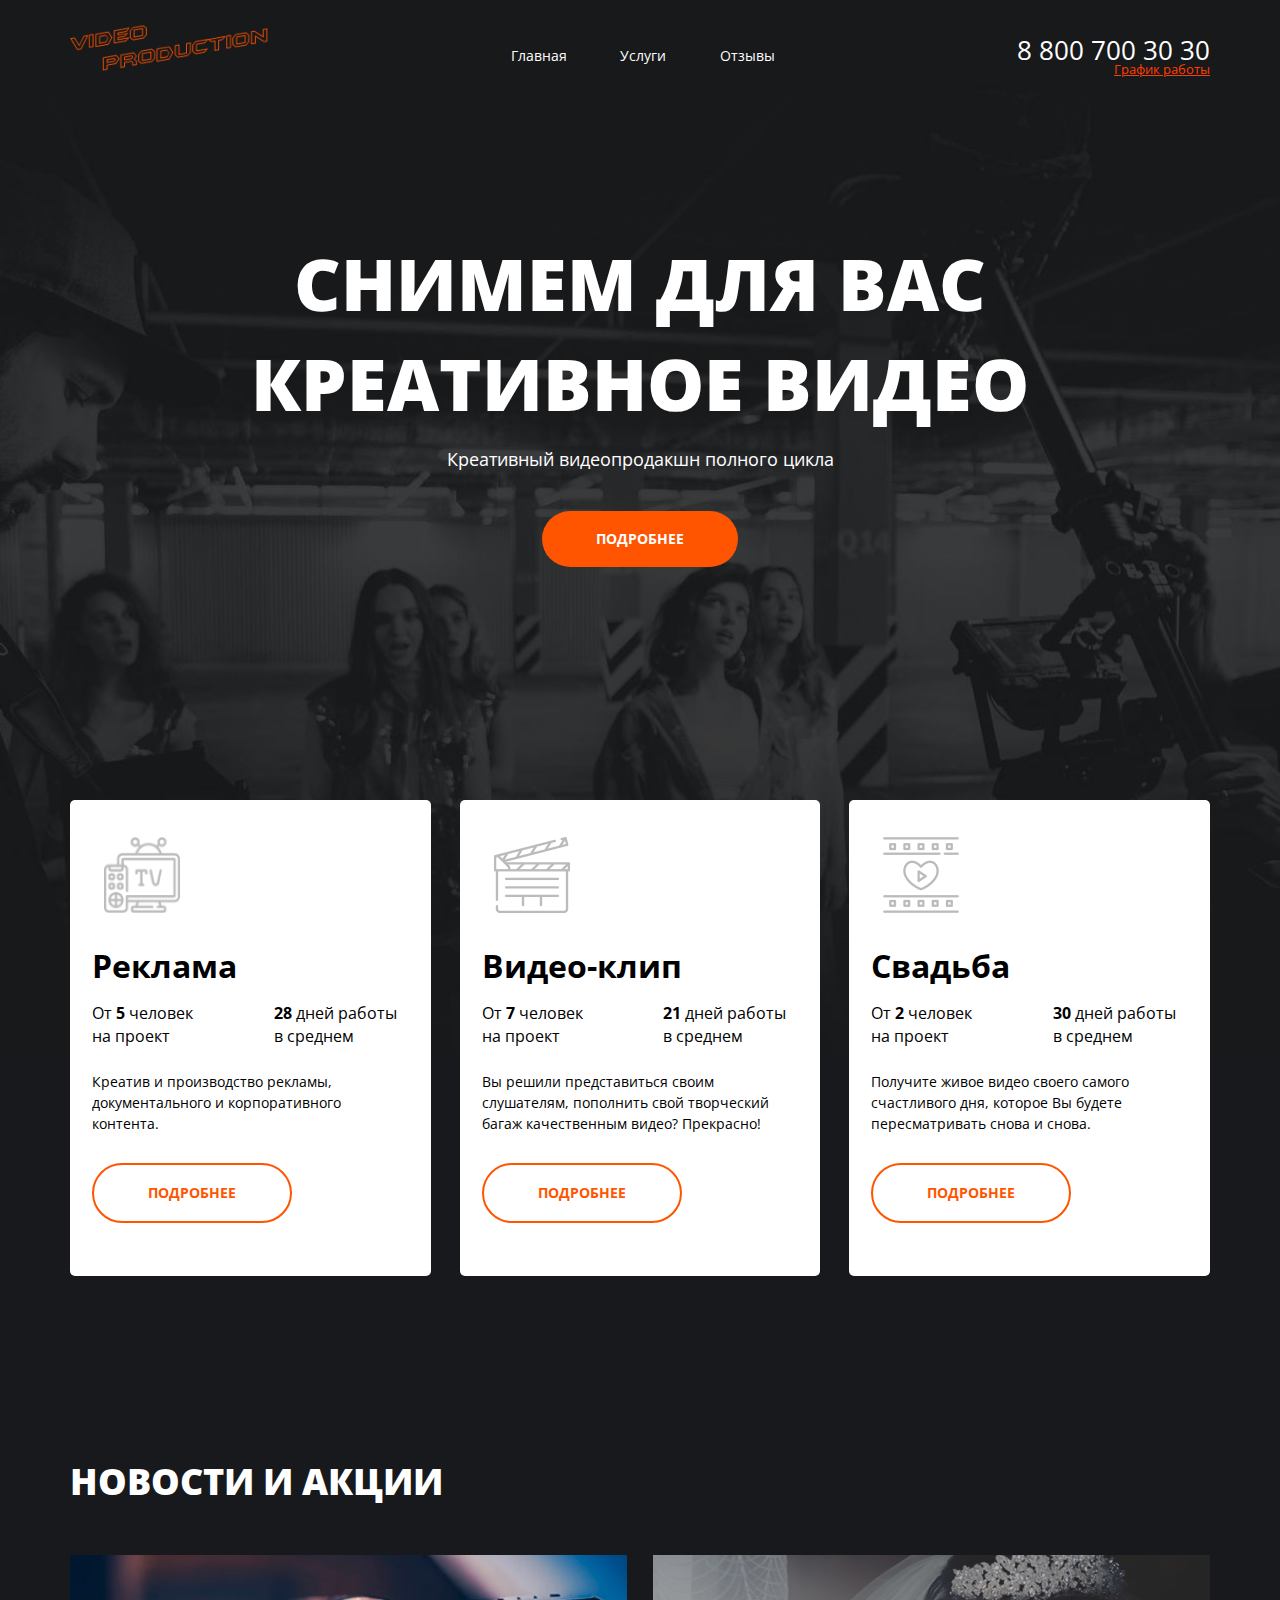
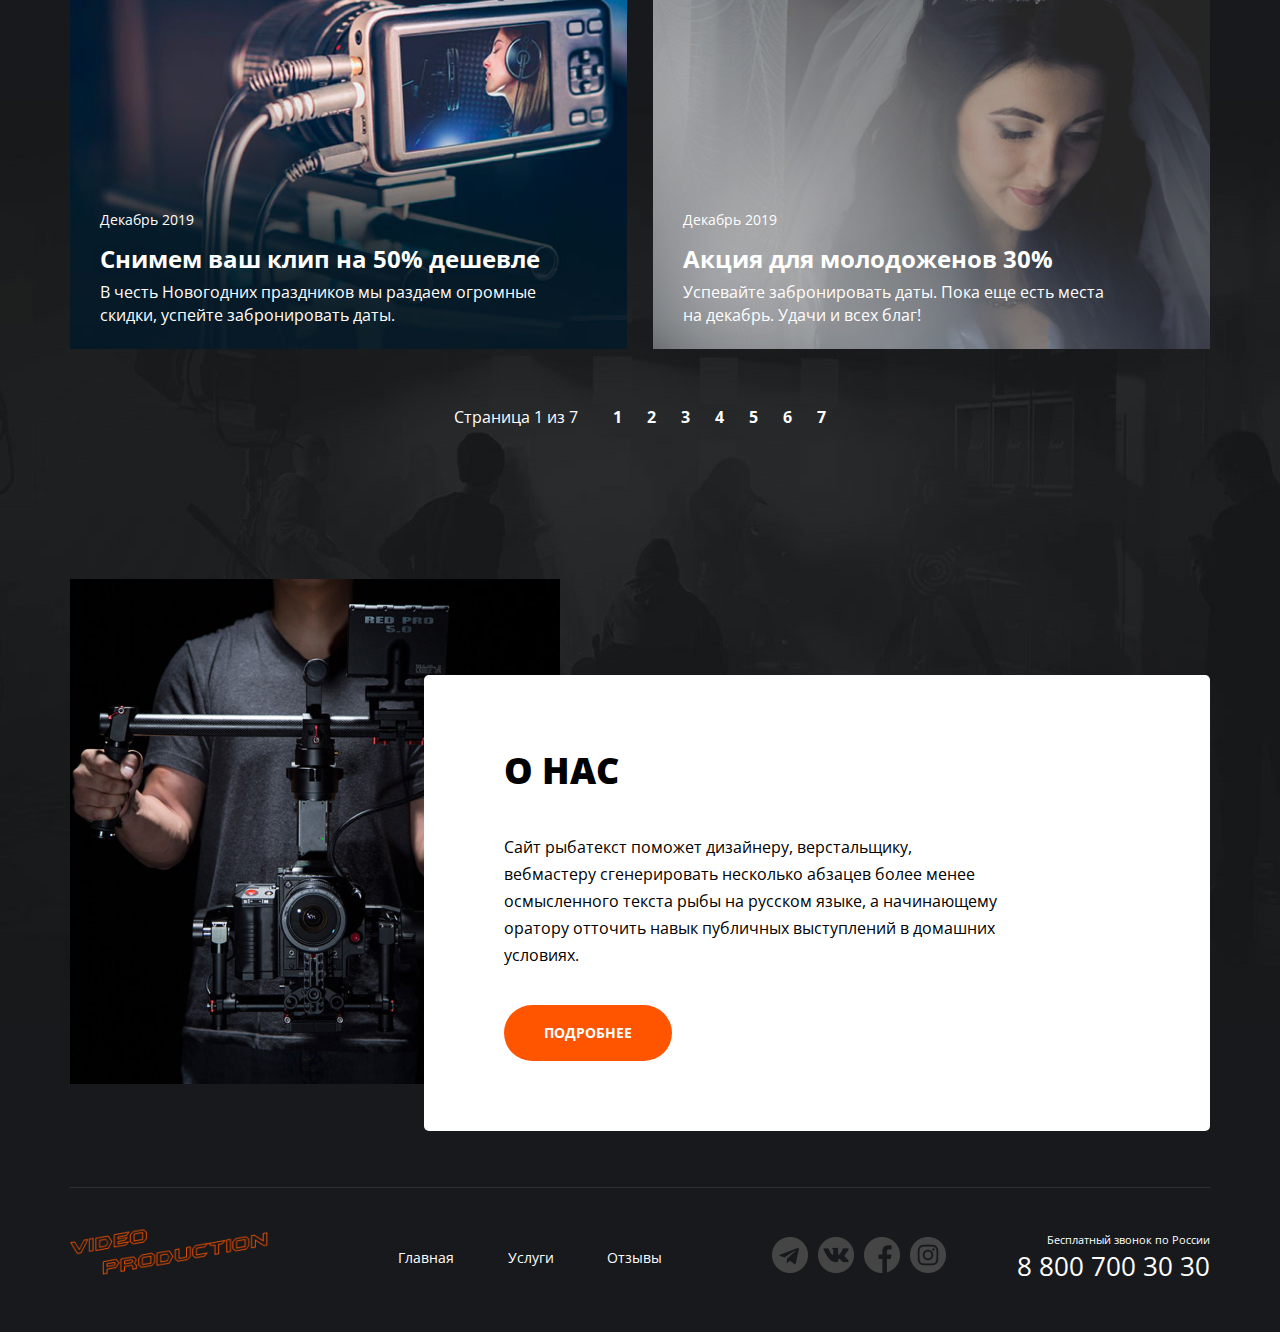
==== commit 8104a39f: "adding dropdown" ====
--- a/index.html
+++ b/index.html
@@ -13,229 +13,233 @@
   <div class="wrapper main-page-wrapper">
 
     <div class="container">
-    <header class="header">
-          <a href="" class="logo logo--header">
-            <img src="./img/logo.png" alt="" class="logo__img">
-          </a>
-          <nav class="nav nav--header">
-            <ul class="nav__list">
-              <li class="nav__item nav__item--active">
-                <a href="" class="nav__link">Главная</a>
-              </li>
-              <li class="nav__item">
-                <a href="./serviсes.html" class="nav__link">Услуги</a>
-              </li>
-              <li class="nav__item">
-                <a href="" class="nav__link">Отзывы</a>
-              </li>
+      <header class="header">
+        <a href="" class="logo logo--header">
+          <img src="./img/logo.png" alt="" class="logo__img">
+        </a>
+        <nav class="nav nav--header">
+          <ul class="nav__list">
+            <li class="nav__item nav__item--active">
+              <a href="" class="nav__link">Главная</a>
+            </li>
+            <li class="nav__item">
+              <a href="./serviсes.html" class="nav__link">Услуги</a>
+            </li>
+            <li class="nav__item">
+              <a href="" class="nav__link">Отзывы</a>
+            </li>
+          </ul>
+        </nav>
+
+        <address class="contacts contacts--header">
+          <a href="tel:+78007003030" class="contacts__phone">8 800 700 30 30</a>
+          <div class="contacts__schedule">График работы
+          <div class="contacts__dropdown">
+            <ul class="contacts__dropdown-list">
+              <li class="contacts__dropdown-item">пн-вс: 09:00 - 20:00</li>
+              <li class="contacts__dropdown-item">Обед: 14:00-14:30</li>
             </ul>
-          </nav>
-          <address class="contacts contacts--header">
-            <a href="tel:+78007003030" class="contacts__phone">8 800 700 30 30</a>
-            <div class="contacts__schedule">График работы</div>
-            <!-- <div class="contacts__dropdown">
-                <p>пн-вс: 09:00 - 20:00</p>
-                <p>Обед: 14:00-14:30</p>
-              </div>                       будет добавлена позже -->
-          </address>
-        </header>
-      </div>
-
-          <main class="main">
-            <div class="container">
-              <section class="hello">
-                <div class="hello__header">
-                  <h1>снимем для вас креативное видео</h1>
-                </div>
-                <div class="hello__content">
-                  <p>Креативный видеопродакшн полного цикла</p>
-                </div>
-                <a href="#" class="hello__btn btn">подробнее</a>
-              </section>
+          </div>
+          </div>
+        </address>
+      </header>
+    </div>
+
+    <main class="main">
+      <div class="container">
+        <section class="hello">
+          <div class="hello__header">
+            <h1>снимем для вас креативное видео</h1>
+          </div>
+          <div class="hello__content">
+            <p>Креативный видеопродакшн полного цикла</p>
+          </div>
+          <a href="#" class="hello__btn btn">подробнее</a>
+        </section>
+      </div>
+      <div class="container">
+        <section class="services">
+          <ul class="services__list">
+            <li class="services__item">
+              <img src="./img/content/tv.png" alt="" class="services__pic">
+              <div class="services__cont">
+                <h3 class="services__header">Реклама</h3>
+                <ul class="services__options-list">
+                  <li class="services__option">От <b>5</b> человек
+                    на проект</li>
+                  <li class="services__option"><b>28</b> дней работы
+                    в среднем</li>
+                </ul>
+                <div class="services__text">
+                  <p>Креатив и производство рекламы, документального и корпоративного контента.</p>
+                </div>
+                <div class="services__btn-block"><a href="#" class="services__btn btn">подробнее</a></div>
+              </div>
+            </li>
+            <li class="services__item">
+              <img src="./img/content/clapper.png" alt="" class="services__pic">
+              <div class="services__cont">
+                <h3 class="services__header">Видео-клип</h3>
+                <ul class="services__options-list">
+                  <li class="services__option">От <b>7</b> человек
+                    на проект</li>
+                  <li class="services__option"><b>21</b> дней работы
+                    в среднем</li>
+                </ul>
+                <div class="services__text">
+                  <p>
+                    Вы решили представиться своим слушателям, пополнить свой творческий багаж
+                    качественным видео? Прекрасно!
+                  </p>
+                </div>
+                <div class="services__btn-block"><a href="#" class="services__btn btn">подробнее</a></div>
+              </div>
+            </li>
+            <li class="services__item">
+              <img src="./img/content/film.png" alt="" class="services__pic">
+              <div class="services__cont">
+                <h3 class="services__header">Свадьба</h3>
+                <ul class="services__options-list">
+                  <li class="services__option">От <b>2</b> человек
+                    на проект</li>
+                  <li class="services__option"><b>30</b> дней работы
+                    в среднем</li>
+                </ul>
+                <div class="services__text">
+                  <p>
+                    Получите живое видео своего самого счастливого дня, которое Вы будете
+                    пересматривать снова и снова.
+                  </p>
+                </div>
+                <div class="services__btn-block"><a href="#" class="services__btn btn">подробнее</a></div>
+              </div>
+            </li>
+          </ul>
+        </section>
+      </div>
+      <div class="container">
+        <section class="news">
+          <h2 class="news__header">Новости и акции</h2>
+          <ul class="news__list">
+            <li class="news__item single-news">
+              <a href="#" class="single-news__link single-news__link--camera">
+                <div class="single-news__content">
+                  <time class="single-news__time">Декабрь 2019</time>
+                  <h3 class="single-news__header">Снимем ваш клип на 50% дешевле</h3>
+                  <p>В честь Новогодних праздников мы раздаем огромные скидки, успейте
+                    забронировать
+                    даты. </p>
+                </div>
+              </a>
+            </li>
+            <li class="news__item single-news">
+              <a href="#" class="single-news__link single-news__link--wedding">
+                <div class="single-news__content">
+                  <time class="single-news__time">Декабрь 2019</time>
+                  <h3 class="single-news__header">Акция для молодоженов 30%</h3>
+                  <p>Успевайте забронировать даты. Пока еще есть места на декабрь. Удачи и всех
+                    благ!
+                  </p>
+                </div>
+              </a>
+            </li>
+          </ul>
+          <div class="pagination">
+            <div class="pagination__page">Страница 1 из 7</div>
+            <ul class="pagination__list">
+              <li class="pagination__item pagination__item_active">
+                <a href="" class="pagination__link">1</a>
+              </li>
+              <li class="pagination__item">
+                <a href="" class="pagination__link">2</a>
+              </li>
+              <li class="pagination__item">
+                <a href="" class="pagination__link">3</a>
+              </li>
+              <li class="pagination__item">
+                <a href="" class="pagination__link">4</a>
+              </li>
+              <li class="pagination__item">
+                <a href="" class="pagination__link">5</a>
+              </li>
+              <li class="pagination__item">
+                <a href="" class="pagination__link">6</a>
+              </li>
+              <li class="pagination__item">
+                <a href="" class="pagination__link">7</a>
+              </li>
+            </ul>
+          </div>
+        </section>
+      </div>
+      <div class="container">
+        <section class="about">
+          <div class="about__main">
+            <div class="about__desc">
+              <h2>о нас</h2>
+              <div class="about__text">
+                <p>Сайт рыбатекст поможет дизайнеру, верстальщику, вебмастеру сгенерировать несколько
+                  абзацев более менее осмысленного текста рыбы на русском языке, а начинающему оратору отточить навык
+                  публичных выступлений в домашних условиях. </p>
+              </div>
+              <a href="#" class="about__btn btn">подробнее</a>
             </div>
-            <div class="container">
-              <section class="services">
-                <ul class="services__list">
-                  <li class="services__item">
-                    <img src="./img/content/tv.png" alt="" class="services__pic">
-                    <div class="services__cont">
-                        <h3 class="services__header">Реклама</h3>
-                      <ul class="services__options-list">
-                        <li class="services__option">От <b>5</b> человек
-                          на проект</li>
-                        <li class="services__option"><b>28</b> дней работы
-                          в среднем</li>
-                      </ul>
-                      <div class="services__text">
-                        <p>Креатив и производство рекламы, документального и корпоративного контента.</p>
-                      </div>
-                      <div class="services__btn-block"><a href="#" class="services__btn btn">подробнее</a></div>
-                    </div>
-                  </li>
-                  <li class="services__item">
-                    <img src="./img/content/clapper.png" alt="" class="services__pic">
-                    <div class="services__cont">
-                      <h3 class="services__header">Видео-клип</h3>
-                      <ul class="services__options-list">
-                        <li class="services__option">От <b>7</b> человек
-                          на проект</li>
-                        <li class="services__option"><b>21</b> дней работы
-                          в среднем</li>
-                      </ul>
-                      <div class="services__text">
-                        <p>
-                          Вы решили представиться своим слушателям, пополнить свой творческий багаж
-                          качественным видео? Прекрасно!
-                        </p>
-                      </div>
-                      <div class="services__btn-block"><a href="#" class="services__btn btn">подробнее</a></div>
-                    </div>
-                  </li>
-                  <li class="services__item">
-                    <img src="./img/content/film.png" alt="" class="services__pic">
-                    <div class="services__cont">
-                      <h3 class="services__header">Свадьба</h3>
-                      <ul class="services__options-list">
-                        <li class="services__option">От <b>2</b> человек
-                          на проект</li>
-                        <li class="services__option"><b>30</b> дней работы
-                          в среднем</li>
-                      </ul>
-                      <div class="services__text">
-                        <p>
-                          Получите живое видео своего самого счастливого дня, которое Вы будете
-                          пересматривать снова и снова.
-                        </p>
-                      </div>
-                      <div class="services__btn-block"><a href="#" class="services__btn btn">подробнее</a></div>
-                    </div>
-                  </li>
-                </ul>
-              </section>
+          </div>
+        </section>
+      </div>
+    </main>
+
+    <footer class="footer">
+
+      <div class="container footer-line">
+        <div class="footer-container">
+          <div class="footer__block">
+            <a href="" class="logo logo--footer">
+              <img src="./img/logo.png" alt="" class="logo__img">
+            </a>
+            <nav class="nav nav--footer">
+              <ul class="nav__list">
+                <li class="nav__item">
+                  <a href="" class="nav__link">Главная</a>
+                </li>
+                <li class="nav__item">
+                  <a href="./serviсes.html" class="nav__link">Услуги</a>
+                </li>
+                <li class="nav__item">
+                  <a href="" class="nav__link">Отзывы</a>
+                </li>
+              </ul>
+            </nav>
+          </div>
+          <div class="footer__block">
+            <div class="social">
+              <ul class="social__list">
+                <li class="social__item social__item--icon-telegram">
+                  <a href="" class="social__icon">
+                  </a>
+                </li>
+                <li class="social__item social__item--icon-vk">
+                  <a href="" class="social__icon">
+                  </a>
+                </li>
+                <li class="social__item social__item--icon-fb">
+                  <a href="" class="social__icon">
+                  </a>
+                </li>
+                <li class="social__item social__item--icon-insta">
+                  <a href="" class="social__icon">
+                  </a>
+                </li>
+              </ul>
             </div>
-            <div class="container">
-              <section class="news">
-                  <h2 class="news__header">Новости и акции</h2>
-                <ul class="news__list">
-                  <li class="news__item single-news">
-                    <a href="#" class="single-news__link single-news__link--camera">
-                      <div class="single-news__content">
-                        <time class="single-news__time">Декабрь 2019</time>
-                        <h3 class="single-news__header">Снимем ваш клип на 50% дешевле</h3>
-                        <p>В честь Новогодних праздников мы раздаем огромные скидки, успейте
-                          забронировать
-                          даты. </p>
-                      </div>
-                    </a>
-                  </li>
-                  <li class="news__item single-news">
-                    <a href="#" class="single-news__link single-news__link--wedding">
-                      <div class="single-news__content">
-                        <time class="single-news__time">Декабрь 2019</time>
-                        <h3 class="single-news__header">Акция для молодоженов 30%</h3>
-                        <p>Успевайте забронировать даты. Пока еще есть места на декабрь. Удачи и всех
-                          благ!
-                        </p>
-                      </div>
-                    </a>
-                  </li>
-                </ul>
-                <div class="pagination">
-                  <div class="pagination__page">Страница 1 из 7</div>
-                  <ul class="pagination__list">
-                    <li class="pagination__item pagination__item_active">
-                      <a href="" class="pagination__link">1</a>
-                    </li>
-                    <li class="pagination__item">
-                      <a href="" class="pagination__link">2</a>
-                    </li>
-                    <li class="pagination__item">
-                      <a href="" class="pagination__link">3</a>
-                    </li>
-                    <li class="pagination__item">
-                      <a href="" class="pagination__link">4</a>
-                    </li>
-                    <li class="pagination__item">
-                      <a href="" class="pagination__link">5</a>
-                    </li>
-                    <li class="pagination__item">
-                      <a href="" class="pagination__link">6</a>
-                    </li>
-                    <li class="pagination__item">
-                      <a href="" class="pagination__link">7</a>
-                    </li>
-                  </ul>
-                </div>
-              </section>
-            </div>
-            <div class="container">
-              <section class="about">
-                <div class="about__main">
-                  <div class="about__desc">
-                    <h2>о нас</h2>
-                    <div class="about__text">
-                      <p>Сайт рыбатекст поможет дизайнеру, верстальщику, вебмастеру сгенерировать несколько
-                        абзацев более менее осмысленного текста рыбы на русском языке, а начинающему оратору отточить навык
-                        публичных выступлений в домашних условиях. </p>
-                    </div>
-                    <a href="#" class="about__btn btn">подробнее</a>
-                  </div>
-                </div>
-              </section>
-            </div>
-          </main>
-
-        <footer class="footer">
-
-          <div class="container footer-line">
-            <div class="footer-container">
-              <div class="footer__block">
-                <a href="" class="logo logo--footer">
-                  <img src="./img/logo.png" alt="" class="logo__img">
-                </a>
-                <nav class="nav nav--footer">
-                  <ul class="nav__list">
-                    <li class="nav__item">
-                      <a href="" class="nav__link">Главная</a>
-                    </li>
-                    <li class="nav__item">
-                      <a href="./serviсes.html" class="nav__link">Услуги</a>
-                    </li>
-                    <li class="nav__item">
-                      <a href="" class="nav__link">Отзывы</a>
-                    </li>
-                  </ul>
-                </nav>
-              </div>
-              <div class="footer__block">
-                <div class="social">
-                  <ul class="social__list">
-                    <li class="social__item social__item--icon-telegram">
-                      <a href="" class="social__icon">
-                      </a>
-                    </li>
-                    <li class="social__item social__item--icon-vk">
-                      <a href="" class="social__icon">
-                      </a>
-                    </li>
-                    <li class="social__item social__item--icon-fb">
-                      <a href="" class="social__icon">
-                      </a>
-                    </li>
-                    <li class="social__item social__item--icon-insta">
-                      <a href="" class="social__icon">
-                      </a>
-                    </li>
-                  </ul>
-                </div>
-                <address class="contacts contacts-footer">
-                  <div class="contacts__ring">Бесплатный звонок по России</div>
-                  <a href="tel:+78007003030" class="contacts__phone">8 800 700 30 30</a>
-                </address>
-              </div>
-            </div>
-          </div>
-        </footer>
+            <address class="contacts contacts-footer">
+              <div class="contacts__ring">Бесплатный звонок по России</div>
+              <a href="tel:+78007003030" class="contacts__phone">8 800 700 30 30</a>
+            </address>
+          </div>
+        </div>
+      </div>
+    </footer>
   </div>
 </body>
 
--- a/css/main.css
+++ b/css/main.css
@@ -1,4 +1,4 @@
-@import url('https://fonts.googleapis.com/css2?family=Open+Sans:wght@400;700;800&display=swap');
+@import url('https://fonts.googleapis.com/css2?family=Open+Sans:wght@400;600;700;800&display=swap');
 
 @import url(./layout/normalize.css);
 @import url(./layout/base.css);
@@ -20,5 +20,7 @@
 @import url(./blocks/services-content.css);
 @import url(./blocks/partners.css);
 
+@import url(./blocks/hello-page.css);
+@import url(./blocks/rec.css);
 
 
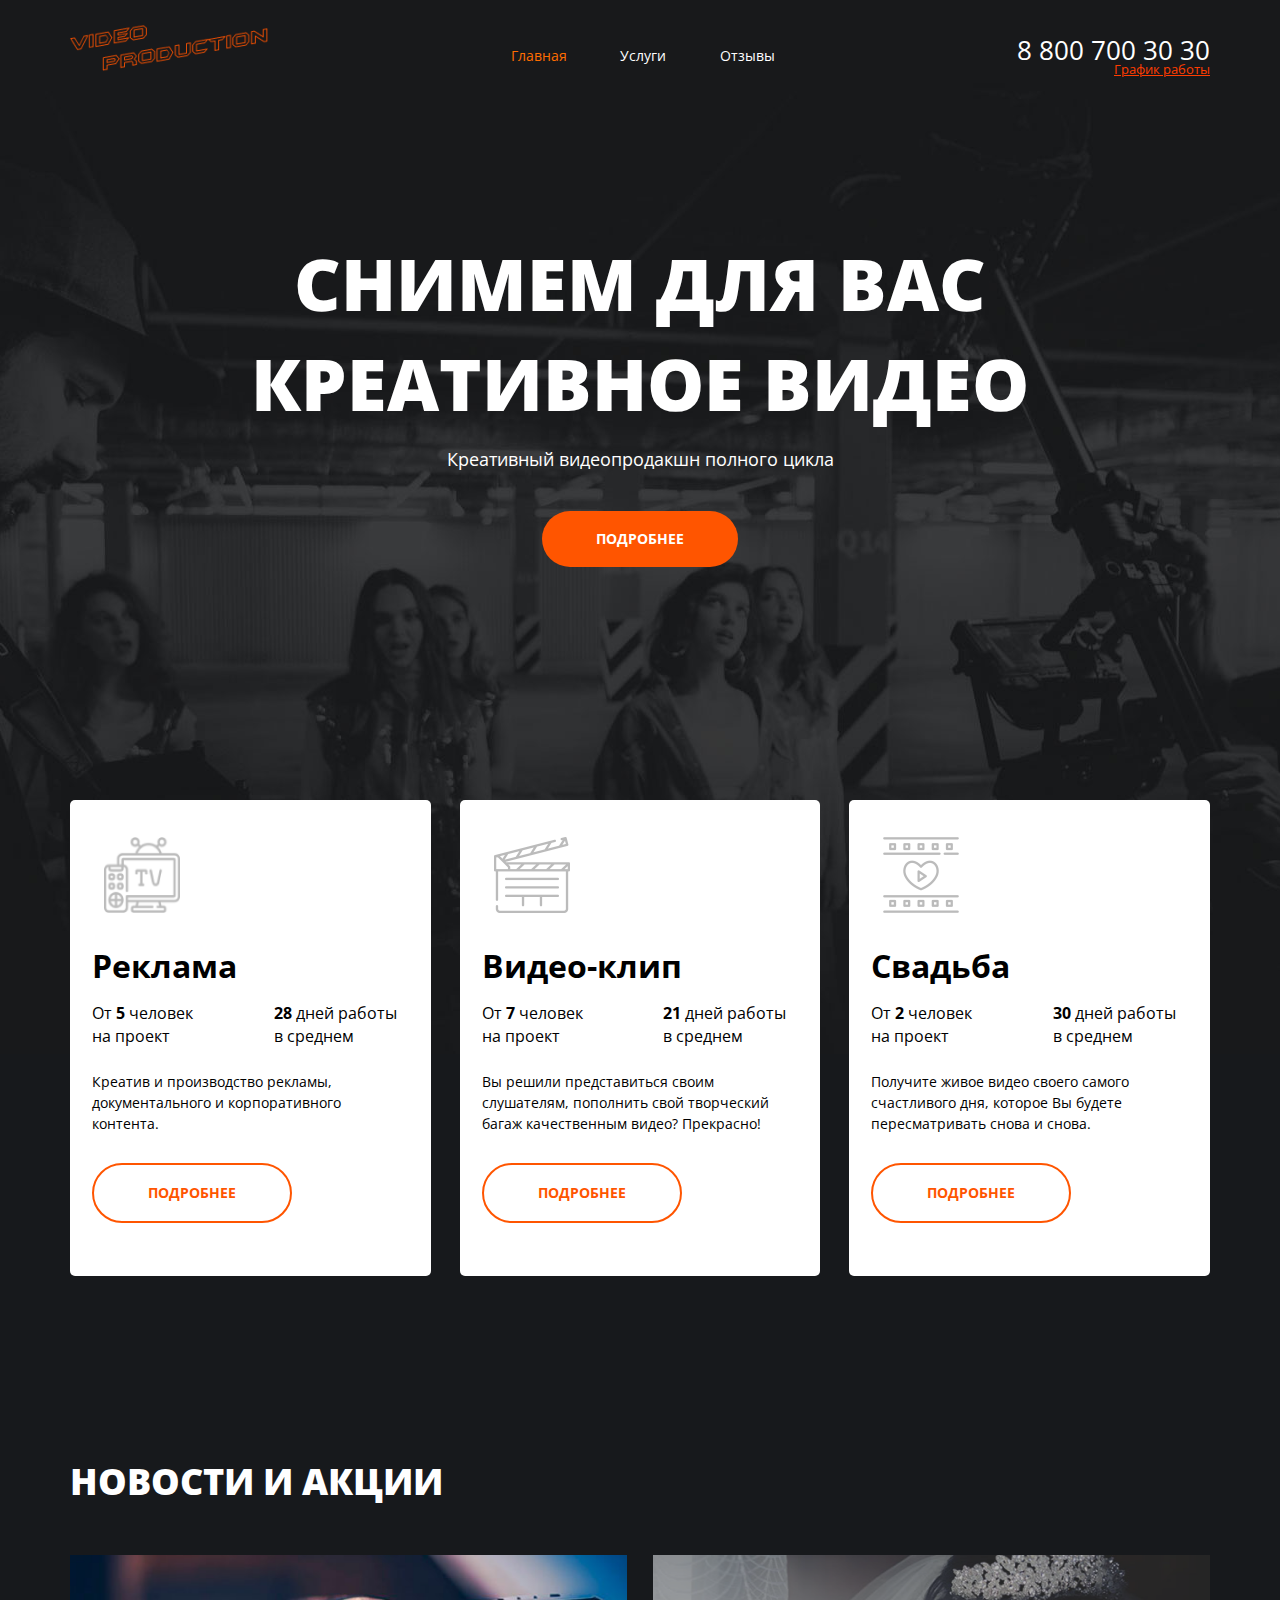
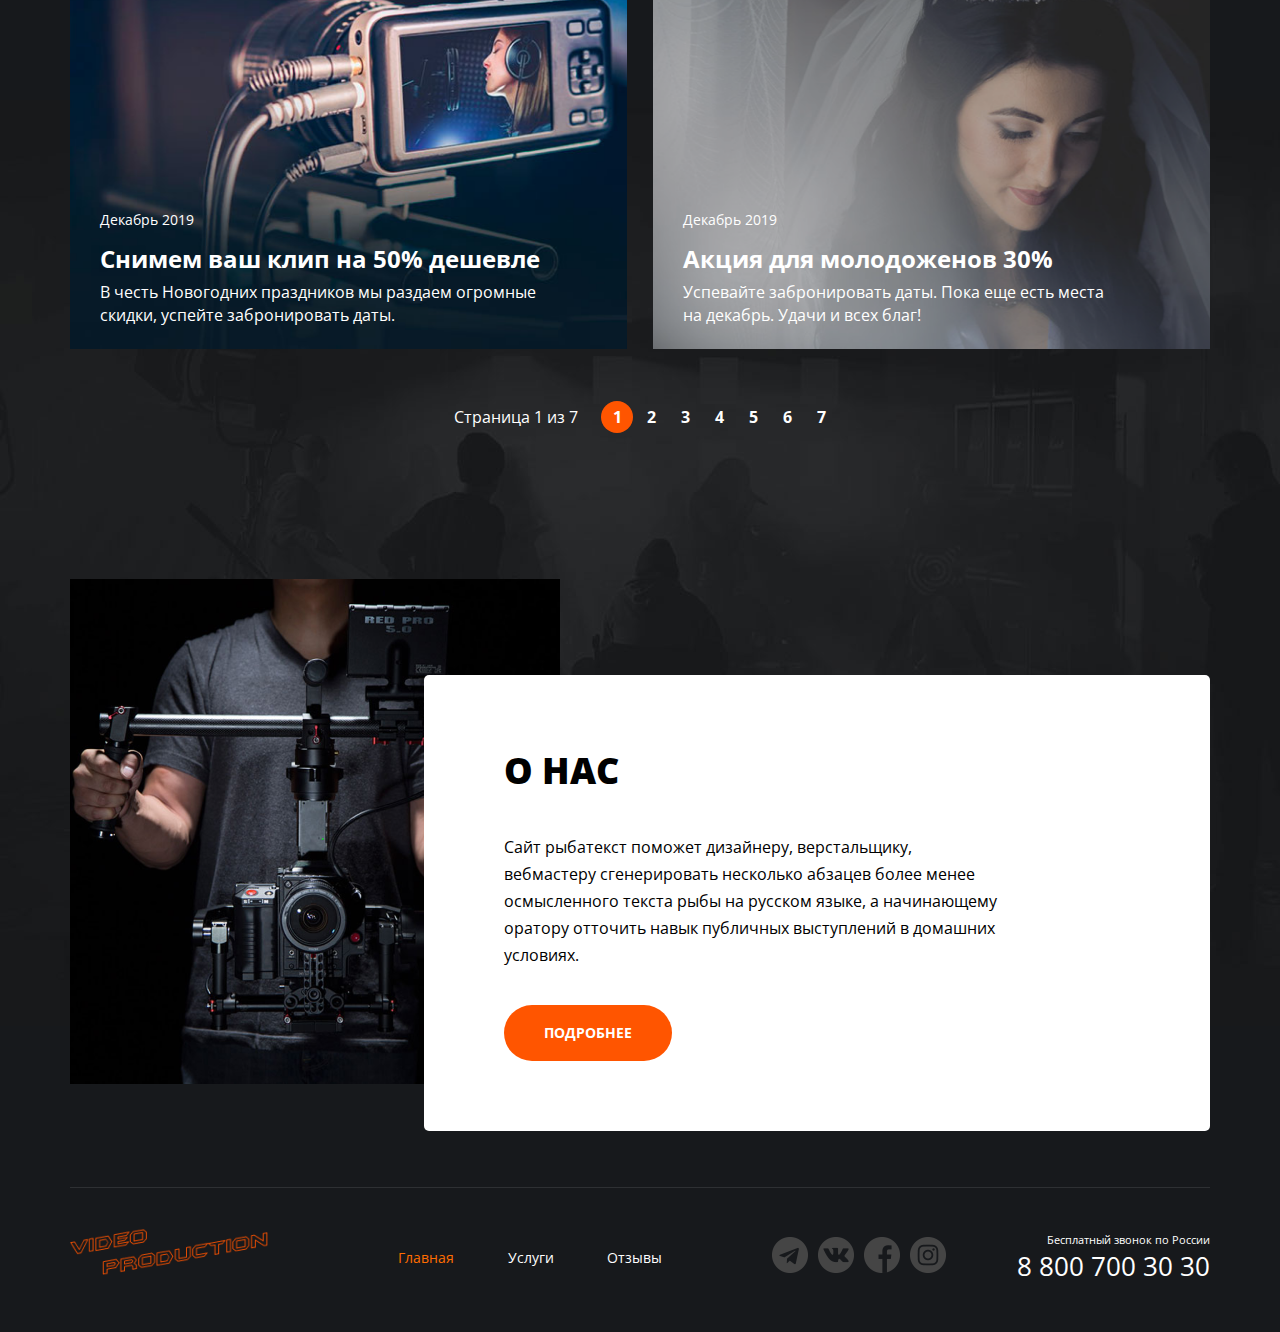
==== commit e84f8f59: "fix pagination and footer, header" ====
--- a/index.html
+++ b/index.html
@@ -26,7 +26,7 @@
               <a href="./serviсes.html" class="nav__link">Услуги</a>
             </li>
             <li class="nav__item">
-              <a href="" class="nav__link">Отзывы</a>
+              <a href="./reviews.html" class="nav__link">Отзывы</a>
             </li>
           </ul>
         </nav>
@@ -147,7 +147,7 @@
           <div class="pagination">
             <div class="pagination__page">Страница 1 из 7</div>
             <ul class="pagination__list">
-              <li class="pagination__item pagination__item_active">
+              <li class="pagination__item pagination__item--active">
                 <a href="" class="pagination__link">1</a>
               </li>
               <li class="pagination__item">
@@ -199,14 +199,14 @@
             </a>
             <nav class="nav nav--footer">
               <ul class="nav__list">
-                <li class="nav__item">
-                  <a href="" class="nav__link">Главная</a>
+                <li class="nav__item nav__item--active">
+                  <a href="" class="nav__link ">Главная</a>
                 </li>
                 <li class="nav__item">
                   <a href="./serviсes.html" class="nav__link">Услуги</a>
                 </li>
                 <li class="nav__item">
-                  <a href="" class="nav__link">Отзывы</a>
+                  <a href="./reviews.html" class="nav__link">Отзывы</a>
                 </li>
               </ul>
             </nav>
--- a/css/main.css
+++ b/css/main.css
@@ -23,4 +23,208 @@
 @import url(./blocks/hello-page.css);
 @import url(./blocks/rec.css);
 
-
+.reviews {
+  padding-top: 94px;
+  background: #fff;
+  padding-bottom: 89px;
+}
+
+.reviews__list {
+  margin-bottom: -15px;
+  display: flex;
+  flex-direction: column;
+  flex-wrap: wrap;
+  height: 1376px;
+  align-content: space-between;
+}
+
+.reviews__item {
+  width: 557px;
+  background: #F4F5F5;
+  color: #000;
+  display: flex;
+  flex-direction: column;
+  padding: 50px 31px 33px;
+  margin-bottom: 20px;
+}
+
+.reviews__item-head {
+  display: flex;
+}
+
+.reviews__item-name {
+  flex: 1;
+}
+
+.reviews__item-name-header {
+  font-size: 24px;
+  display: inline-block;
+  margin-top: 39px;
+  margin-left: 22px;
+}
+
+.reviews__item-profession {
+  margin-left: 21px;
+  margin-top: 6px;
+  display: inline-block;
+}
+
+.tag {
+  font-size: 13px;
+  background: #F2D4C9;
+  padding: 10px 25px;
+  border-radius: 35px;
+}
+
+.reviews__item-text p {
+  color: #818181;
+  margin-top: 14px;
+  margin-bottom: 45px;
+  line-height: 27px;
+}
+
+.reviews__item-text-header {
+  font-size: 30px;
+  margin-top: 33px;
+}
+
+.reviews__item-time {
+  font-weight: 600;
+  font-size: 14px;
+}
+
+.banner {
+  background-color: #373737;
+  color: #fff;
+}
+
+.banner__bg {
+  background: url(../img/bg/party.png)782px 0 no-repeat;
+}
+
+.banner__header {
+  font-size: 48px;
+  max-width: 553px;
+  font-weight: 700;
+  padding: 113px 0;
+  text-transform: none;
+}
+
+.discount {
+  color: #FF5400;
+}
+
+.review {
+  height: 799px;
+  background: #F4F5F5;
+  color: #000;
+  padding: 79px 0 96px;
+}
+
+.review__header {
+  font-size: 36px;
+  margin-bottom: 56px;
+}
+
+.form__row {
+  display: flex;
+  align-items: center;
+  margin-bottom: 26px;
+}
+
+.form__row--textarea {
+  margin-bottom: 23px;
+}
+
+.form__row--controls {
+  margin-bottom: 32px;
+  align-items: flex-start;
+}
+
+.form__row--buttons {  
+  justify-content: flex-end;
+  gap: 20px;
+}
+
+.form__input {
+  background: #fff;
+  padding: 19px 30px 21px;
+  font-size: 18px;
+  line-height: 1.16;
+  border: 1px solid transparent;
+  flex: 1;
+  margin-right: 28px;
+  border-radius: 5px;
+  color: #1A1B1E;
+}
+
+.form__input:last-child {
+  margin-right: 0;
+}
+
+.form__input:focus {
+  outline: none;
+  border-color: #CCCCCC;
+}
+
+.form__input::placeholder {
+  color: #666666;
+}
+
+.form__input--textarea {
+  height: 235px;
+  resize: none;
+  padding-top: 31px;
+}
+
+.form__options-title {
+  width: 35%;
+  margin-right: 30px;
+  padding-top: 11px;
+  font-size: 18px;
+}
+
+.form__options-list {
+  flex: 1;
+}
+
+.controls {
+  display: flex;
+  flex-wrap: wrap;
+  gap: 8px 16px;
+}
+
+.controls__elem {
+  position: relative;
+}
+
+.controls__checkbox {
+  /* display: none; */
+  appearance: none;
+  -ms-progress-appearance: none;
+  position: absolute;
+}
+
+.controls__checkbox:checked + .controls__tag {
+  background: #F2D4C9;
+}
+
+.controls__checkbox:focus + .controls__tag {
+  border-color: #818181;
+}
+
+.controls__tag {
+  padding: 9px 15px;
+  background: #E7E7E7;
+  display: inline-block;
+  border: 1px solid transparent;
+}
+
+
+
+.form__btn {
+  background: #8E8E8E;
+  color: #fff;
+  padding: 18px 39px;
+  border: none;
+}